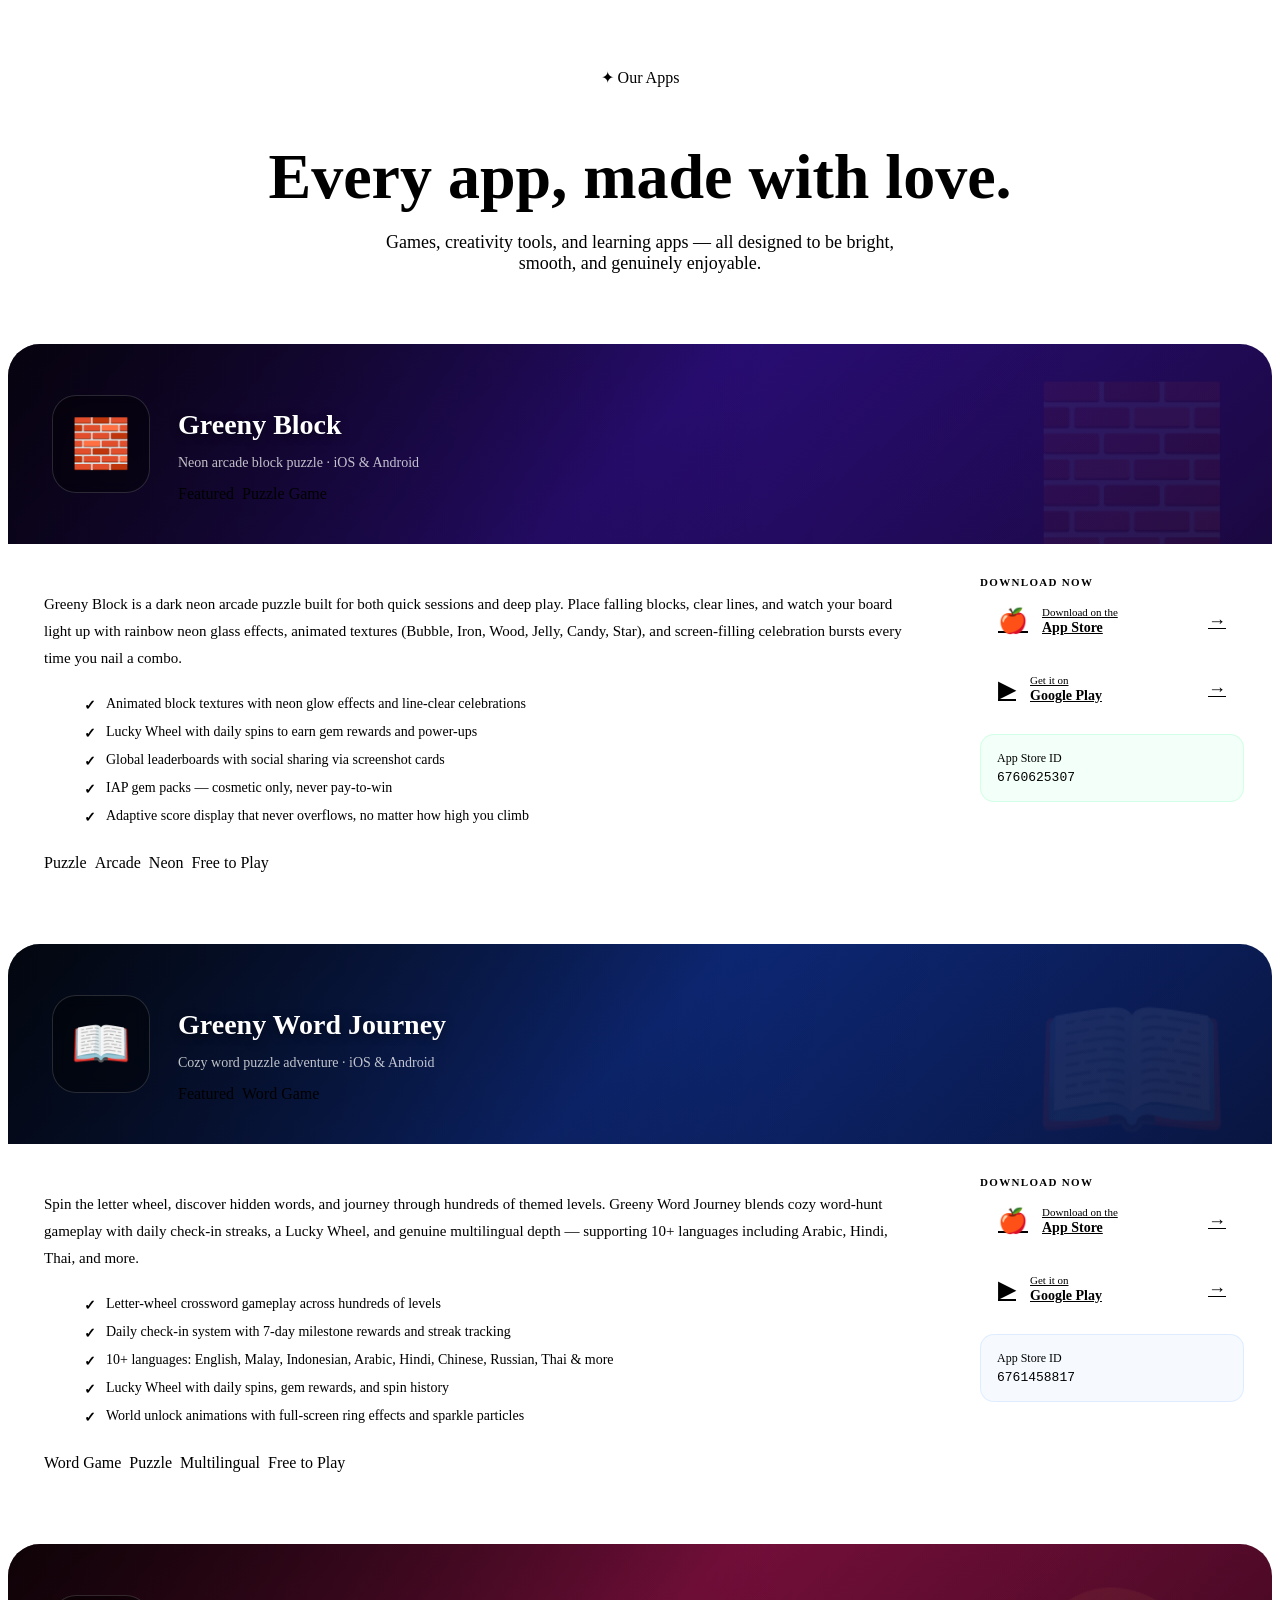
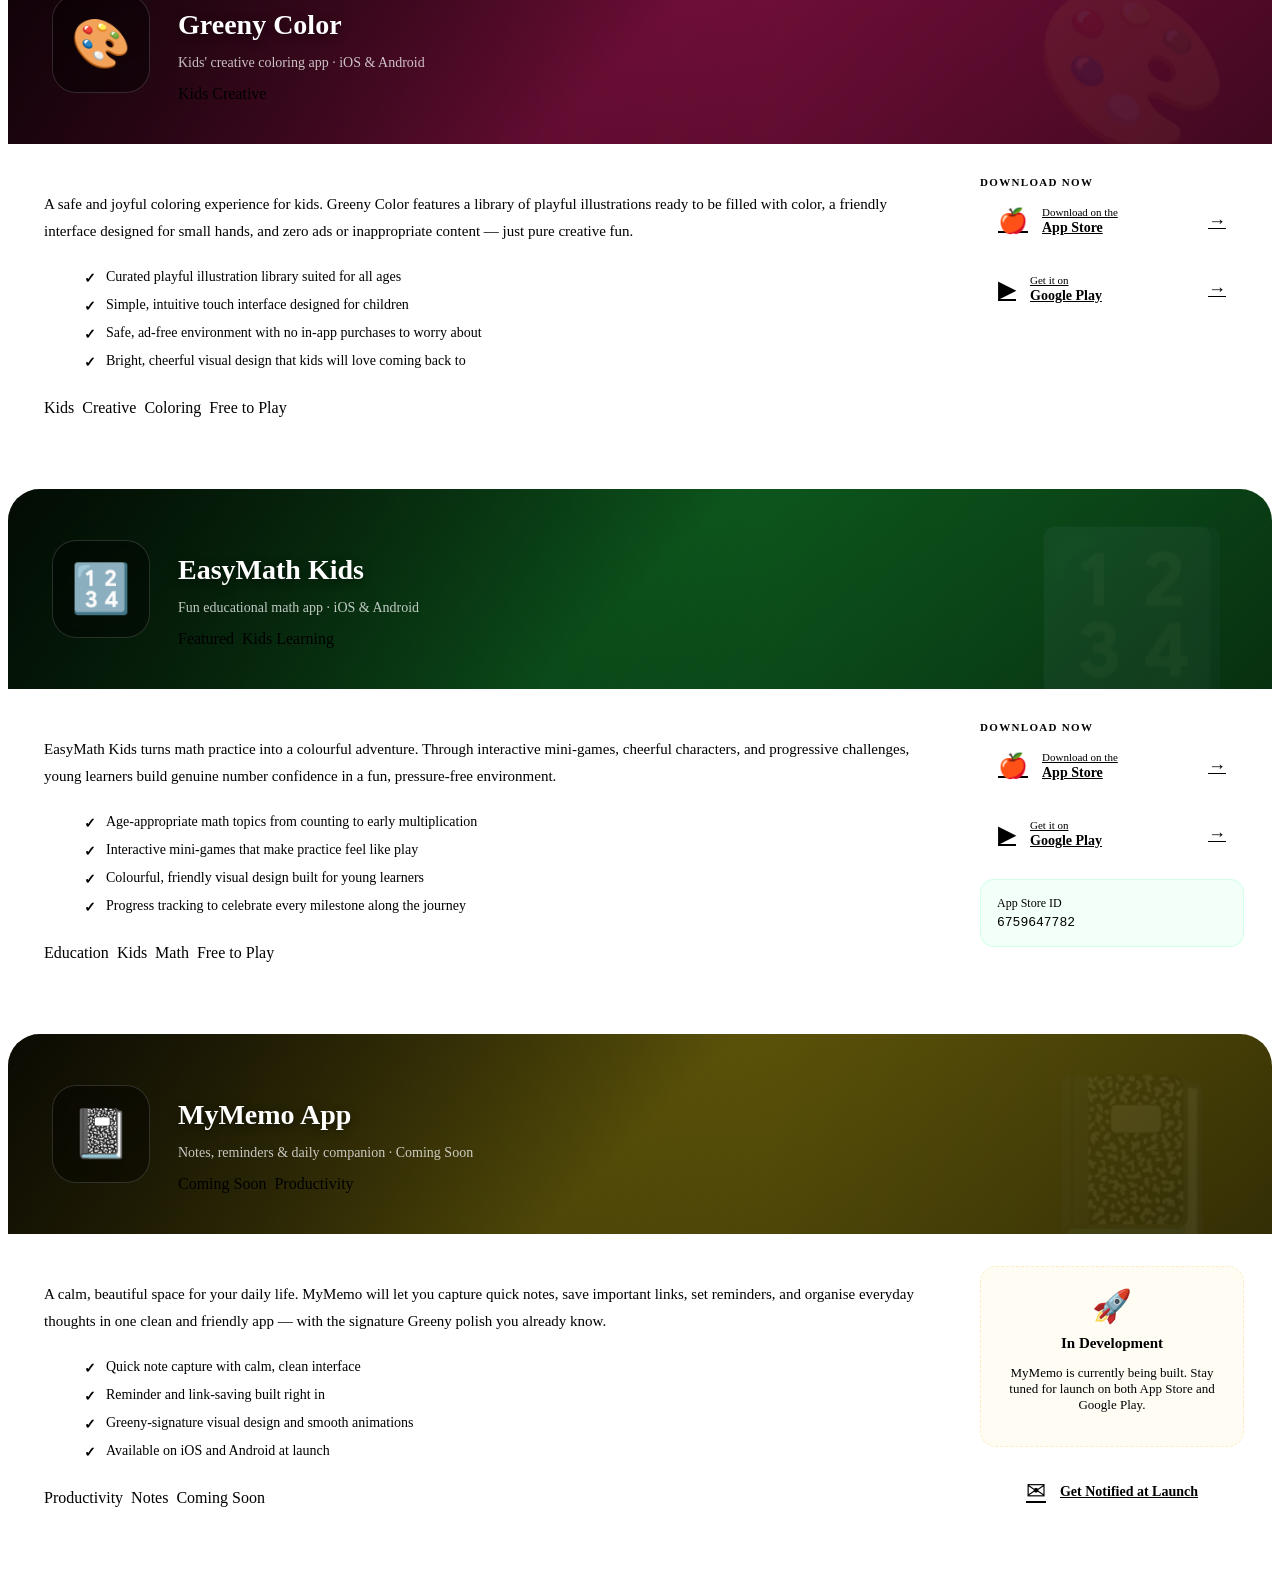
==== apps.html @ 75792590 "Initial commit" ====
<!DOCTYPE html>
<html lang="en">
<head>
  <meta charset="UTF-8" />
  <meta name="viewport" content="width=device-width, initial-scale=1.0" />
  <title>Our Apps — Greeny App Studio</title>
  <meta name="description" content="Explore all apps from Greeny App Studio: Greeny Block, Greeny Word Journey, Greeny Color, EasyMath Kids, and MyMemo." />
  <link rel="stylesheet" href="css/style.css" />
  <style>
    /* ── Page Hero ── */
    .page-hero {
      padding: 60px 0 52px;
      text-align: center;
    }
    .page-hero h1 { font-size: clamp(38px, 5vw, 64px); margin-bottom: 16px; }
    .page-hero p { font-size: 18px; color: var(--text2); max-width: 560px; margin-inline: auto; }

    /* ── App Card Full ── */
    .app-card-full {
      background: var(--surface);
      border: 1px solid var(--border);
      border-radius: 32px;
      overflow: hidden;
      margin-bottom: 40px;
      transition: border-color 0.3s var(--ease);
    }

    .app-card-full:hover { border-color: rgba(20,255,130,0.2); }

    .app-card-banner {
      height: 200px;
      display: flex;
      align-items: center;
      padding: 0 44px;
      gap: 28px;
      position: relative;
      overflow: hidden;
    }

    .app-card-banner::after {
      content: '';
      position: absolute;
      inset: 0;
      background: linear-gradient(90deg, rgba(0,0,0,0.55) 0%, rgba(0,0,0,0.1) 60%, transparent 100%);
    }

    .app-banner-icon {
      width: 96px; height: 96px;
      border-radius: 24px;
      display: flex; align-items: center; justify-content: center;
      font-size: 48px;
      background: rgba(0,0,0,0.4);
      border: 1.5px solid rgba(255,255,255,0.15);
      flex-shrink: 0;
      position: relative; z-index: 1;
      backdrop-filter: blur(8px);
    }

    .app-banner-text {
      position: relative; z-index: 1;
    }

    .app-banner-text h2 {
      font-size: 28px;
      color: #fff;
      margin-bottom: 8px;
      text-shadow: 0 2px 8px rgba(0,0,0,0.5);
    }

    .app-banner-text p {
      font-size: 14px;
      color: rgba(255,255,255,0.75);
    }

    .app-banner-emoji-bg {
      position: absolute;
      right: 40px;
      bottom: -20px;
      font-size: 160px;
      opacity: 0.07;
      z-index: 0;
    }

    /* App banners */
    .ab-block  { background: linear-gradient(135deg, #0f0620 0%, #2d0e80 50%, #1a0840 100%); }
    .ab-word   { background: linear-gradient(135deg, #060e20 0%, #0e2b80 50%, #091540 100%); }
    .ab-color  { background: linear-gradient(135deg, #200610 0%, #801040 50%, #400820 100%); }
    .ab-math   { background: linear-gradient(135deg, #061a08 0%, #0e6020 50%, #083010 100%); }
    .ab-memo   { background: linear-gradient(135deg, #1a1806 0%, #665c0a 50%, #332e05 100%); }

    /* App body */
    .app-card-body {
      display: grid;
      grid-template-columns: 1fr 320px;
      gap: 0;
    }

    .app-card-info {
      padding: 32px 36px;
      border-right: 1px solid var(--border);
    }

    .app-card-info .desc {
      font-size: 15px;
      color: var(--text2);
      line-height: 1.8;
      margin-bottom: 24px;
    }

    .app-features {
      list-style: none;
      display: flex;
      flex-direction: column;
      gap: 10px;
      margin-bottom: 28px;
    }

    .app-features li {
      display: flex;
      align-items: flex-start;
      gap: 10px;
      font-size: 14px;
      color: var(--text2);
    }

    .app-features li::before {
      content: '✓';
      color: var(--g1);
      font-weight: 700;
      flex-shrink: 0;
      margin-top: 1px;
    }

    .app-tags {
      display: flex;
      gap: 8px;
      flex-wrap: wrap;
    }

    .app-card-side {
      padding: 32px 28px;
      display: flex;
      flex-direction: column;
      gap: 16px;
    }

    .store-group-label {
      font-size: 11px;
      font-weight: 700;
      letter-spacing: 0.12em;
      text-transform: uppercase;
      color: var(--text3);
      margin-bottom: 4px;
    }

    .store-btns { display: flex; flex-direction: column; gap: 10px; }

    .store-btn-full {
      display: flex;
      align-items: center;
      gap: 14px;
      padding: 14px 18px;
      background: var(--surface2);
      border: 1px solid var(--border);
      border-radius: 16px;
      transition: all 0.2s var(--ease);
      color: var(--text);
    }

    .store-btn-full:hover {
      background: rgba(20,255,130,0.07);
      border-color: rgba(20,255,130,0.3);
      transform: translateX(4px);
    }

    .store-btn-full .sbf-icon { font-size: 24px; }
    .store-btn-full .sbf-text { flex: 1; }
    .store-btn-full .sbf-text small { display: block; font-size: 11px; color: var(--text3); }
    .store-btn-full .sbf-text span { font-size: 14px; font-weight: 600; }
    .store-btn-full .sbf-arrow { color: var(--text3); font-size: 18px; }

    .store-btn-full.disabled {
      opacity: 0.4;
      pointer-events: none;
    }

    .coming-soon-side {
      background: rgba(255,201,77,0.06);
      border: 1px dashed rgba(255,201,77,0.3);
      border-radius: 16px;
      padding: 20px;
      text-align: center;
    }

    .coming-soon-side .cs-icon { font-size: 32px; margin-bottom: 10px; }
    .coming-soon-side p { font-size: 13px; color: var(--text3); }
    .coming-soon-side strong { display: block; font-size: 15px; color: var(--amber); margin-bottom: 6px; }

    /* ── Responsive ── */
    @media (max-width: 780px) {
      .app-card-body { grid-template-columns: 1fr; }
      .app-card-info { border-right: none; border-bottom: 1px solid var(--border); }
      .app-card-banner { height: 140px; }
      .app-banner-emoji-bg { display: none; }
    }
  </style>
</head>
<body>
  <script src="js/shared.js"></script>
  <script>injectNav('apps');</script>

  <main>
    <section class="page-hero">
      <div class="wrap anim-fadeup">
        <div class="eyebrow">✦ Our Apps</div>
        <h1>Every app, <span class="gradient-text">made with love.</span></h1>
        <p>Games, creativity tools, and learning apps — all designed to be bright, smooth, and genuinely enjoyable.</p>
      </div>
    </section>

    <div class="divider"></div>

    <section class="section">
      <div class="wrap">

        <!-- GREENY BLOCK -->
        <div id="greeny-block" class="app-card-full anim-fadeup">
          <div class="app-card-banner ab-block">
            <div class="app-banner-icon">🧱</div>
            <div class="app-banner-text">
              <h2>Greeny Block</h2>
              <p>Neon arcade block puzzle · iOS &amp; Android</p>
              <div style="display:flex;gap:8px;margin-top:12px;">
                <span class="tag tag-green">Featured</span>
                <span class="tag tag-teal">Puzzle Game</span>
              </div>
            </div>
            <div class="app-banner-emoji-bg">🧱</div>
          </div>
          <div class="app-card-body">
            <div class="app-card-info">
              <p class="desc">
                Greeny Block is a dark neon arcade puzzle built for both quick sessions and deep play. Place falling blocks, clear lines, and watch your board light up with rainbow neon glass effects, animated textures (Bubble, Iron, Wood, Jelly, Candy, Star), and screen-filling celebration bursts every time you nail a combo.
              </p>
              <ul class="app-features">
                <li>Animated block textures with neon glow effects and line-clear celebrations</li>
                <li>Lucky Wheel with daily spins to earn gem rewards and power-ups</li>
                <li>Global leaderboards with social sharing via screenshot cards</li>
                <li>IAP gem packs — cosmetic only, never pay-to-win</li>
                <li>Adaptive score display that never overflows, no matter how high you climb</li>
              </ul>
              <div class="app-tags">
                <span class="tag tag-slate">Puzzle</span>
                <span class="tag tag-slate">Arcade</span>
                <span class="tag tag-slate">Neon</span>
                <span class="tag tag-green">Free to Play</span>
              </div>
            </div>
            <div class="app-card-side">
              <div>
                <div class="store-group-label">Download Now</div>
                <div class="store-btns">
                  <a class="store-btn-full" href="https://apps.apple.com/us/app/greeny-block/id6760625307" target="_blank">
                    <span class="sbf-icon">🍎</span>
                    <span class="sbf-text"><small>Download on the</small><span>App Store</span></span>
                    <span class="sbf-arrow">→</span>
                  </a>
                  <a class="store-btn-full" href="https://play.google.com/store/apps/details?id=com.f2green.greenyblock" target="_blank">
                    <span class="sbf-icon">▶</span>
                    <span class="sbf-text"><small>Get it on</small><span>Google Play</span></span>
                    <span class="sbf-arrow">→</span>
                  </a>
                </div>
              </div>
              <div style="background:rgba(20,255,130,0.05);border:1px solid rgba(20,255,130,0.15);border-radius:14px;padding:16px;">
                <div style="font-size:12px;color:var(--text3);margin-bottom:4px;">App Store ID</div>
                <div style="font-size:13px;font-family:monospace;color:var(--g1);">6760625307</div>
              </div>
            </div>
          </div>
        </div>

        <!-- GREENY WORD JOURNEY -->
        <div id="greeny-word" class="app-card-full anim-fadeup anim-delay-1">
          <div class="app-card-banner ab-word">
            <div class="app-banner-icon">📖</div>
            <div class="app-banner-text">
              <h2>Greeny Word Journey</h2>
              <p>Cozy word puzzle adventure · iOS &amp; Android</p>
              <div style="display:flex;gap:8px;margin-top:12px;">
                <span class="tag tag-green">Featured</span>
                <span class="tag tag-blue">Word Game</span>
              </div>
            </div>
            <div class="app-banner-emoji-bg">📖</div>
          </div>
          <div class="app-card-body">
            <div class="app-card-info">
              <p class="desc">
                Spin the letter wheel, discover hidden words, and journey through hundreds of themed levels. Greeny Word Journey blends cozy word-hunt gameplay with daily check-in streaks, a Lucky Wheel, and genuine multilingual depth — supporting 10+ languages including Arabic, Hindi, Thai, and more.
              </p>
              <ul class="app-features">
                <li>Letter-wheel crossword gameplay across hundreds of levels</li>
                <li>Daily check-in system with 7-day milestone rewards and streak tracking</li>
                <li>10+ languages: English, Malay, Indonesian, Arabic, Hindi, Chinese, Russian, Thai &amp; more</li>
                <li>Lucky Wheel with daily spins, gem rewards, and spin history</li>
                <li>World unlock animations with full-screen ring effects and sparkle particles</li>
              </ul>
              <div class="app-tags">
                <span class="tag tag-slate">Word Game</span>
                <span class="tag tag-slate">Puzzle</span>
                <span class="tag tag-slate">Multilingual</span>
                <span class="tag tag-green">Free to Play</span>
              </div>
            </div>
            <div class="app-card-side">
              <div>
                <div class="store-group-label">Download Now</div>
                <div class="store-btns">
                  <a class="store-btn-full" href="https://apps.apple.com/us/app/greeny-word-journey/id6761458817" target="_blank">
                    <span class="sbf-icon">🍎</span>
                    <span class="sbf-text"><small>Download on the</small><span>App Store</span></span>
                    <span class="sbf-arrow">→</span>
                  </a>
                  <a class="store-btn-full" href="https://play.google.com/store/apps/details?id=com.f2green.greeny_word_journey" target="_blank">
                    <span class="sbf-icon">▶</span>
                    <span class="sbf-text"><small>Get it on</small><span>Google Play</span></span>
                    <span class="sbf-arrow">→</span>
                  </a>
                </div>
              </div>
              <div style="background:rgba(79,163,255,0.05);border:1px solid rgba(79,163,255,0.15);border-radius:14px;padding:16px;">
                <div style="font-size:12px;color:var(--text3);margin-bottom:4px;">App Store ID</div>
                <div style="font-size:13px;font-family:monospace;color:var(--blue);">6761458817</div>
              </div>
            </div>
          </div>
        </div>

        <!-- GREENY COLOR -->
        <div id="greeny-color" class="app-card-full anim-fadeup anim-delay-2">
          <div class="app-card-banner ab-color">
            <div class="app-banner-icon">🎨</div>
            <div class="app-banner-text">
              <h2>Greeny Color</h2>
              <p>Kids' creative coloring app · iOS &amp; Android</p>
              <div style="display:flex;gap:8px;margin-top:12px;">
                <span class="tag tag-teal">Kids Creative</span>
              </div>
            </div>
            <div class="app-banner-emoji-bg">🎨</div>
          </div>
          <div class="app-card-body">
            <div class="app-card-info">
              <p class="desc">
                A safe and joyful coloring experience for kids. Greeny Color features a library of playful illustrations ready to be filled with color, a friendly interface designed for small hands, and zero ads or inappropriate content — just pure creative fun.
              </p>
              <ul class="app-features">
                <li>Curated playful illustration library suited for all ages</li>
                <li>Simple, intuitive touch interface designed for children</li>
                <li>Safe, ad-free environment with no in-app purchases to worry about</li>
                <li>Bright, cheerful visual design that kids will love coming back to</li>
              </ul>
              <div class="app-tags">
                <span class="tag tag-slate">Kids</span>
                <span class="tag tag-slate">Creative</span>
                <span class="tag tag-slate">Coloring</span>
                <span class="tag tag-green">Free to Play</span>
              </div>
            </div>
            <div class="app-card-side">
              <div>
                <div class="store-group-label">Download Now</div>
                <div class="store-btns">
                  <a class="store-btn-full" href="https://apps.apple.com/us/app/greeny-color/id6759993958" target="_blank">
                    <span class="sbf-icon">🍎</span>
                    <span class="sbf-text"><small>Download on the</small><span>App Store</span></span>
                    <span class="sbf-arrow">→</span>
                  </a>
                  <a class="store-btn-full" href="https://play.google.com/store/apps/details?id=com.f2green.greenycolor" target="_blank">
                    <span class="sbf-icon">▶</span>
                    <span class="sbf-text"><small>Get it on</small><span>Google Play</span></span>
                    <span class="sbf-arrow">→</span>
                  </a>
                </div>
              </div>
            </div>
          </div>
        </div>

        <!-- EASYMATH KIDS -->
        <div id="easymath" class="app-card-full anim-fadeup anim-delay-1">
          <div class="app-card-banner ab-math">
            <div class="app-banner-icon">🔢</div>
            <div class="app-banner-text">
              <h2>EasyMath Kids</h2>
              <p>Fun educational math app · iOS &amp; Android</p>
              <div style="display:flex;gap:8px;margin-top:12px;">
                <span class="tag tag-green">Featured</span>
                <span class="tag tag-teal">Kids Learning</span>
              </div>
            </div>
            <div class="app-banner-emoji-bg">🔢</div>
          </div>
          <div class="app-card-body">
            <div class="app-card-info">
              <p class="desc">
                EasyMath Kids turns math practice into a colourful adventure. Through interactive mini-games, cheerful characters, and progressive challenges, young learners build genuine number confidence in a fun, pressure-free environment.
              </p>
              <ul class="app-features">
                <li>Age-appropriate math topics from counting to early multiplication</li>
                <li>Interactive mini-games that make practice feel like play</li>
                <li>Colourful, friendly visual design built for young learners</li>
                <li>Progress tracking to celebrate every milestone along the journey</li>
              </ul>
              <div class="app-tags">
                <span class="tag tag-slate">Education</span>
                <span class="tag tag-slate">Kids</span>
                <span class="tag tag-slate">Math</span>
                <span class="tag tag-green">Free to Play</span>
              </div>
            </div>
            <div class="app-card-side">
              <div>
                <div class="store-group-label">Download Now</div>
                <div class="store-btns">
                  <a class="store-btn-full" href="https://apps.apple.com/us/app/easymath-kids/id6759647782" target="_blank">
                    <span class="sbf-icon">🍎</span>
                    <span class="sbf-text"><small>Download on the</small><span>App Store</span></span>
                    <span class="sbf-arrow">→</span>
                  </a>
                  <a class="store-btn-full" href="https://play.google.com/store/apps/details?id=com.f2green.easymathkids" target="_blank">
                    <span class="sbf-icon">▶</span>
                    <span class="sbf-text"><small>Get it on</small><span>Google Play</span></span>
                    <span class="sbf-arrow">→</span>
                  </a>
                </div>
              </div>
              <div style="background:rgba(20,255,130,0.05);border:1px solid rgba(20,255,130,0.15);border-radius:14px;padding:16px;">
                <div style="font-size:12px;color:var(--text3);margin-bottom:4px;">App Store ID</div>
                <div style="font-size:13px;font-family:monospace;color:var(--g1);">6759647782</div>
              </div>
            </div>
          </div>
        </div>

        <!-- MYMEMO -->
        <div id="mymemo" class="app-card-full anim-fadeup anim-delay-2">
          <div class="app-card-banner ab-memo">
            <div class="app-banner-icon">📓</div>
            <div class="app-banner-text">
              <h2>MyMemo App</h2>
              <p>Notes, reminders &amp; daily companion · Coming Soon</p>
              <div style="display:flex;gap:8px;margin-top:12px;">
                <span class="tag tag-amber">Coming Soon</span>
                <span class="tag tag-slate">Productivity</span>
              </div>
            </div>
            <div class="app-banner-emoji-bg">📓</div>
          </div>
          <div class="app-card-body">
            <div class="app-card-info">
              <p class="desc">
                A calm, beautiful space for your daily life. MyMemo will let you capture quick notes, save important links, set reminders, and organise everyday thoughts in one clean and friendly app — with the signature Greeny polish you already know.
              </p>
              <ul class="app-features">
                <li>Quick note capture with calm, clean interface</li>
                <li>Reminder and link-saving built right in</li>
                <li>Greeny-signature visual design and smooth animations</li>
                <li>Available on iOS and Android at launch</li>
              </ul>
              <div class="app-tags">
                <span class="tag tag-slate">Productivity</span>
                <span class="tag tag-slate">Notes</span>
                <span class="tag tag-amber">Coming Soon</span>
              </div>
            </div>
            <div class="app-card-side">
              <div class="coming-soon-side">
                <div class="cs-icon">🚀</div>
                <strong>In Development</strong>
                <p>MyMemo is currently being built. Stay tuned for launch on both App Store and Google Play.</p>
              </div>
              <a href="mailto:support@greenystudio.site" class="store-btn-full" style="justify-content:center;">
                <span class="sbf-icon">✉</span>
                <span class="sbf-text" style="flex:unset;"><span>Get Notified at Launch</span></span>
              </a>
            </div>
          </div>
        </div>

      </div>
    </section>
  </main>

  <script>injectFooter();</script>
</body>
</html>
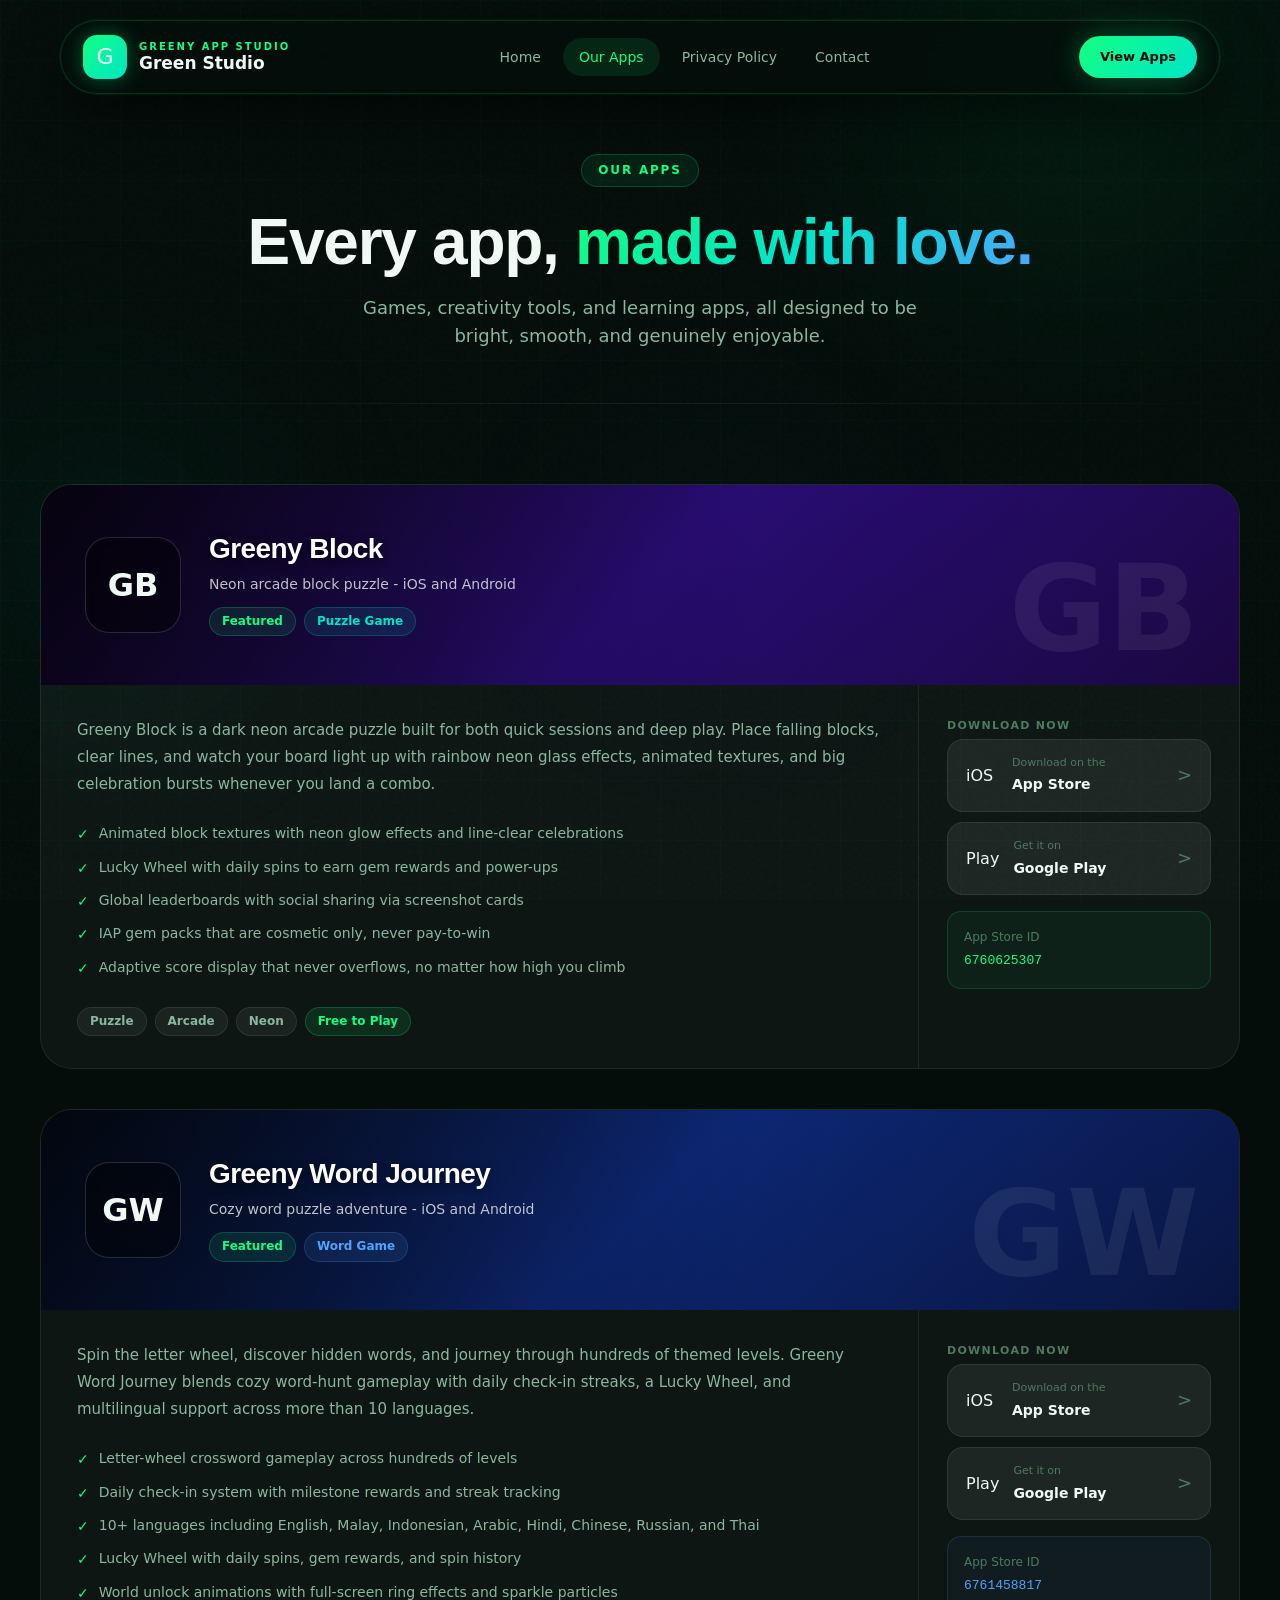
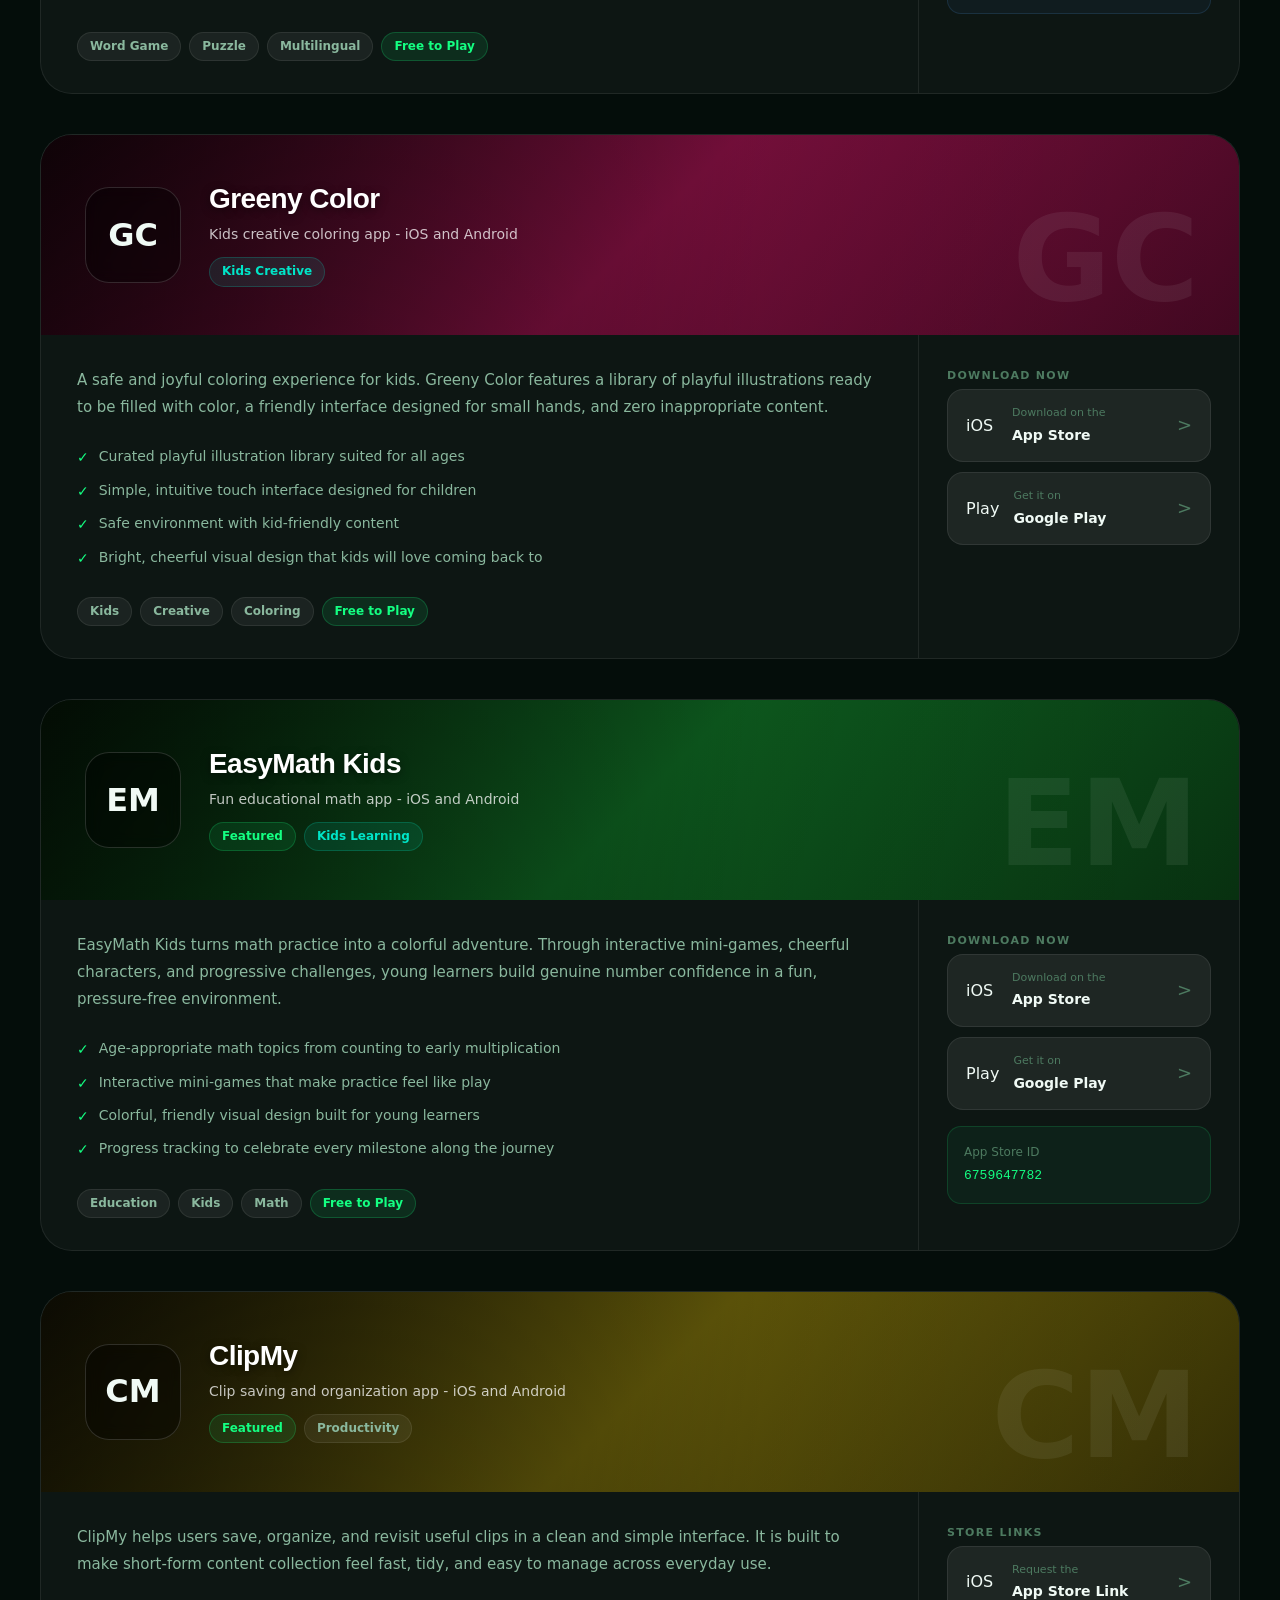
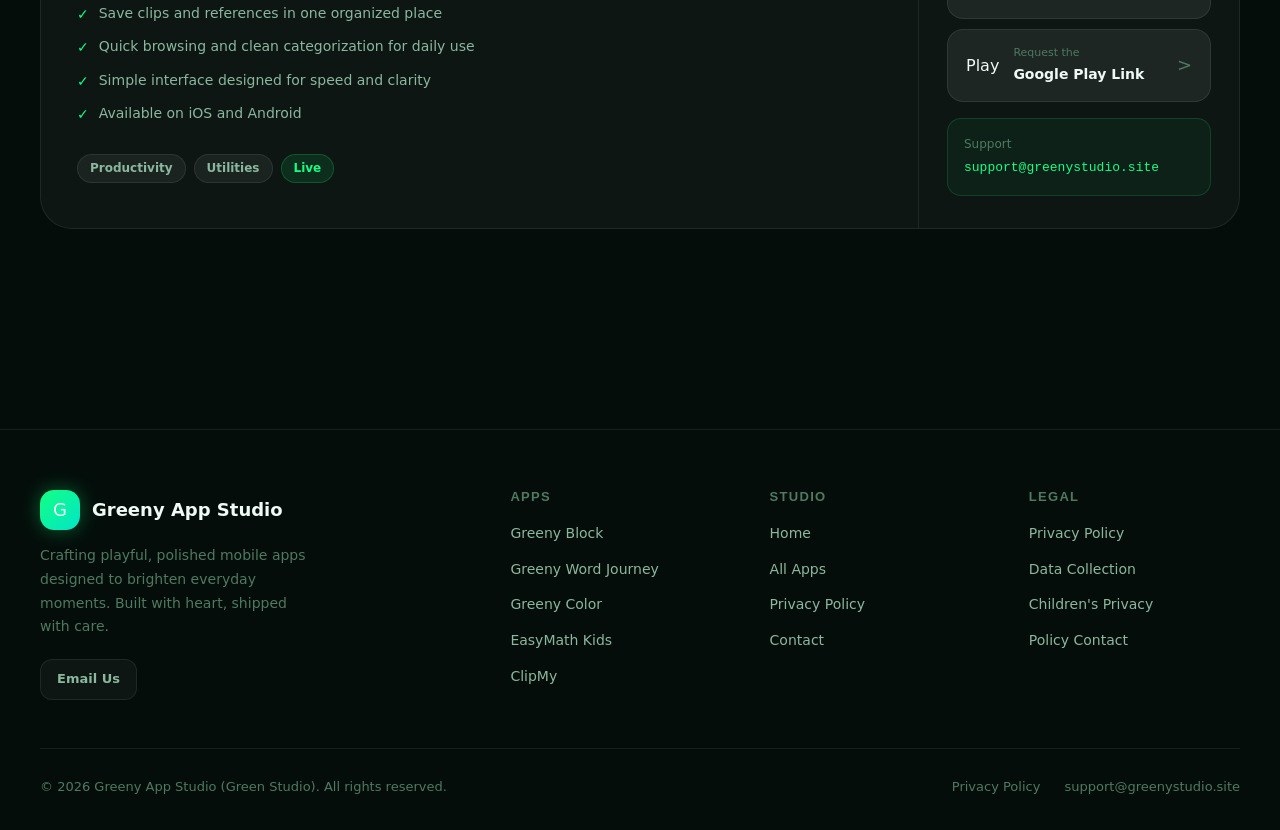
==== commit 4f43fe5c: "update" ====
--- a/apps.html
+++ b/apps.html
@@ -3,11 +3,13 @@
 <head>
   <meta charset="UTF-8" />
   <meta name="viewport" content="width=device-width, initial-scale=1.0" />
-  <title>Our Apps — Greeny App Studio</title>
-  <meta name="description" content="Explore all apps from Greeny App Studio: Greeny Block, Greeny Word Journey, Greeny Color, EasyMath Kids, and MyMemo." />
-  <link rel="stylesheet" href="css/style.css" />
+  <title>Our Apps - Greeny App Studio</title>
+  <meta
+    name="description"
+    content="Explore all apps from Greeny App Studio: Greeny Block, Greeny Word Journey, Greeny Color, EasyMath Kids, and ClipMy."
+  />
+  <link rel="stylesheet" href="style.css" />
   <style>
-    /* ── Page Hero ── */
     .page-hero {
       padding: 60px 0 52px;
       text-align: center;
@@ -15,7 +17,6 @@
     .page-hero h1 { font-size: clamp(38px, 5vw, 64px); margin-bottom: 16px; }
     .page-hero p { font-size: 18px; color: var(--text2); max-width: 560px; margin-inline: auto; }
 
-    /* ── App Card Full ── */
     .app-card-full {
       background: var(--surface);
       border: 1px solid var(--border);
@@ -38,26 +39,32 @@
     }
 
     .app-card-banner::after {
-      content: '';
+      content: "";
       position: absolute;
       inset: 0;
       background: linear-gradient(90deg, rgba(0,0,0,0.55) 0%, rgba(0,0,0,0.1) 60%, transparent 100%);
     }
 
     .app-banner-icon {
-      width: 96px; height: 96px;
+      width: 96px;
+      height: 96px;
       border-radius: 24px;
-      display: flex; align-items: center; justify-content: center;
-      font-size: 48px;
+      display: flex;
+      align-items: center;
+      justify-content: center;
+      font-size: 32px;
+      font-weight: 700;
       background: rgba(0,0,0,0.4);
       border: 1.5px solid rgba(255,255,255,0.15);
       flex-shrink: 0;
-      position: relative; z-index: 1;
+      position: relative;
+      z-index: 1;
       backdrop-filter: blur(8px);
     }
 
     .app-banner-text {
-      position: relative; z-index: 1;
+      position: relative;
+      z-index: 1;
     }
 
     .app-banner-text h2 {
@@ -76,19 +83,18 @@
       position: absolute;
       right: 40px;
       bottom: -20px;
-      font-size: 160px;
+      font-size: 120px;
+      font-weight: 700;
       opacity: 0.07;
       z-index: 0;
     }
 
-    /* App banners */
     .ab-block  { background: linear-gradient(135deg, #0f0620 0%, #2d0e80 50%, #1a0840 100%); }
     .ab-word   { background: linear-gradient(135deg, #060e20 0%, #0e2b80 50%, #091540 100%); }
     .ab-color  { background: linear-gradient(135deg, #200610 0%, #801040 50%, #400820 100%); }
     .ab-math   { background: linear-gradient(135deg, #061a08 0%, #0e6020 50%, #083010 100%); }
     .ab-memo   { background: linear-gradient(135deg, #1a1806 0%, #665c0a 50%, #332e05 100%); }
 
-    /* App body */
     .app-card-body {
       display: grid;
       grid-template-columns: 1fr 320px;
@@ -124,7 +130,7 @@
     }
 
     .app-features li::before {
-      content: '✓';
+      content: "✓";
       color: var(--g1);
       font-weight: 700;
       flex-shrink: 0;
@@ -173,30 +179,12 @@
       transform: translateX(4px);
     }
 
-    .store-btn-full .sbf-icon { font-size: 24px; }
+    .store-btn-full .sbf-icon { font-size: 16px; min-width: 32px; }
     .store-btn-full .sbf-text { flex: 1; }
     .store-btn-full .sbf-text small { display: block; font-size: 11px; color: var(--text3); }
     .store-btn-full .sbf-text span { font-size: 14px; font-weight: 600; }
     .store-btn-full .sbf-arrow { color: var(--text3); font-size: 18px; }
 
-    .store-btn-full.disabled {
-      opacity: 0.4;
-      pointer-events: none;
-    }
-
-    .coming-soon-side {
-      background: rgba(255,201,77,0.06);
-      border: 1px dashed rgba(255,201,77,0.3);
-      border-radius: 16px;
-      padding: 20px;
-      text-align: center;
-    }
-
-    .coming-soon-side .cs-icon { font-size: 32px; margin-bottom: 10px; }
-    .coming-soon-side p { font-size: 13px; color: var(--text3); }
-    .coming-soon-side strong { display: block; font-size: 15px; color: var(--amber); margin-bottom: 6px; }
-
-    /* ── Responsive ── */
     @media (max-width: 780px) {
       .app-card-body { grid-template-columns: 1fr; }
       .app-card-info { border-right: none; border-bottom: 1px solid var(--border); }
@@ -206,15 +194,15 @@
   </style>
 </head>
 <body>
-  <script src="js/shared.js"></script>
+  <script src="shared.js"></script>
   <script>injectNav('apps');</script>
 
   <main>
     <section class="page-hero">
       <div class="wrap anim-fadeup">
-        <div class="eyebrow">✦ Our Apps</div>
+        <div class="eyebrow">Our Apps</div>
         <h1>Every app, <span class="gradient-text">made with love.</span></h1>
-        <p>Games, creativity tools, and learning apps — all designed to be bright, smooth, and genuinely enjoyable.</p>
+        <p>Games, creativity tools, and learning apps, all designed to be bright, smooth, and genuinely enjoyable.</p>
       </div>
     </section>
 
@@ -222,31 +210,29 @@
 
     <section class="section">
       <div class="wrap">
-
-        <!-- GREENY BLOCK -->
         <div id="greeny-block" class="app-card-full anim-fadeup">
           <div class="app-card-banner ab-block">
-            <div class="app-banner-icon">🧱</div>
+            <div class="app-banner-icon">GB</div>
             <div class="app-banner-text">
               <h2>Greeny Block</h2>
-              <p>Neon arcade block puzzle · iOS &amp; Android</p>
+              <p>Neon arcade block puzzle - iOS and Android</p>
               <div style="display:flex;gap:8px;margin-top:12px;">
                 <span class="tag tag-green">Featured</span>
                 <span class="tag tag-teal">Puzzle Game</span>
               </div>
             </div>
-            <div class="app-banner-emoji-bg">🧱</div>
+            <div class="app-banner-emoji-bg">GB</div>
           </div>
           <div class="app-card-body">
             <div class="app-card-info">
               <p class="desc">
-                Greeny Block is a dark neon arcade puzzle built for both quick sessions and deep play. Place falling blocks, clear lines, and watch your board light up with rainbow neon glass effects, animated textures (Bubble, Iron, Wood, Jelly, Candy, Star), and screen-filling celebration bursts every time you nail a combo.
+                Greeny Block is a dark neon arcade puzzle built for both quick sessions and deep play. Place falling blocks, clear lines, and watch your board light up with rainbow neon glass effects, animated textures, and big celebration bursts whenever you land a combo.
               </p>
               <ul class="app-features">
                 <li>Animated block textures with neon glow effects and line-clear celebrations</li>
                 <li>Lucky Wheel with daily spins to earn gem rewards and power-ups</li>
                 <li>Global leaderboards with social sharing via screenshot cards</li>
-                <li>IAP gem packs — cosmetic only, never pay-to-win</li>
+                <li>IAP gem packs that are cosmetic only, never pay-to-win</li>
                 <li>Adaptive score display that never overflows, no matter how high you climb</li>
               </ul>
               <div class="app-tags">
@@ -260,15 +246,15 @@
               <div>
                 <div class="store-group-label">Download Now</div>
                 <div class="store-btns">
-                  <a class="store-btn-full" href="https://apps.apple.com/us/app/greeny-block/id6760625307" target="_blank">
-                    <span class="sbf-icon">🍎</span>
+                  <a class="store-btn-full" href="https://apps.apple.com/us/app/greeny-block/id6760625307" target="_blank" rel="noreferrer">
+                    <span class="sbf-icon">iOS</span>
                     <span class="sbf-text"><small>Download on the</small><span>App Store</span></span>
-                    <span class="sbf-arrow">→</span>
-                  </a>
-                  <a class="store-btn-full" href="https://play.google.com/store/apps/details?id=com.f2green.greenyblock" target="_blank">
-                    <span class="sbf-icon">▶</span>
+                    <span class="sbf-arrow">></span>
+                  </a>
+                  <a class="store-btn-full" href="https://play.google.com/store/apps/details?id=com.f2green.greenyblock" target="_blank" rel="noreferrer">
+                    <span class="sbf-icon">Play</span>
                     <span class="sbf-text"><small>Get it on</small><span>Google Play</span></span>
-                    <span class="sbf-arrow">→</span>
+                    <span class="sbf-arrow">></span>
                   </a>
                 </div>
               </div>
@@ -280,29 +266,28 @@
           </div>
         </div>
 
-        <!-- GREENY WORD JOURNEY -->
         <div id="greeny-word" class="app-card-full anim-fadeup anim-delay-1">
           <div class="app-card-banner ab-word">
-            <div class="app-banner-icon">📖</div>
+            <div class="app-banner-icon">GW</div>
             <div class="app-banner-text">
               <h2>Greeny Word Journey</h2>
-              <p>Cozy word puzzle adventure · iOS &amp; Android</p>
+              <p>Cozy word puzzle adventure - iOS and Android</p>
               <div style="display:flex;gap:8px;margin-top:12px;">
                 <span class="tag tag-green">Featured</span>
                 <span class="tag tag-blue">Word Game</span>
               </div>
             </div>
-            <div class="app-banner-emoji-bg">📖</div>
+            <div class="app-banner-emoji-bg">GW</div>
           </div>
           <div class="app-card-body">
             <div class="app-card-info">
               <p class="desc">
-                Spin the letter wheel, discover hidden words, and journey through hundreds of themed levels. Greeny Word Journey blends cozy word-hunt gameplay with daily check-in streaks, a Lucky Wheel, and genuine multilingual depth — supporting 10+ languages including Arabic, Hindi, Thai, and more.
+                Spin the letter wheel, discover hidden words, and journey through hundreds of themed levels. Greeny Word Journey blends cozy word-hunt gameplay with daily check-in streaks, a Lucky Wheel, and multilingual support across more than 10 languages.
               </p>
               <ul class="app-features">
                 <li>Letter-wheel crossword gameplay across hundreds of levels</li>
-                <li>Daily check-in system with 7-day milestone rewards and streak tracking</li>
-                <li>10+ languages: English, Malay, Indonesian, Arabic, Hindi, Chinese, Russian, Thai &amp; more</li>
+                <li>Daily check-in system with milestone rewards and streak tracking</li>
+                <li>10+ languages including English, Malay, Indonesian, Arabic, Hindi, Chinese, Russian, and Thai</li>
                 <li>Lucky Wheel with daily spins, gem rewards, and spin history</li>
                 <li>World unlock animations with full-screen ring effects and sparkle particles</li>
               </ul>
@@ -317,15 +302,15 @@
               <div>
                 <div class="store-group-label">Download Now</div>
                 <div class="store-btns">
-                  <a class="store-btn-full" href="https://apps.apple.com/us/app/greeny-word-journey/id6761458817" target="_blank">
-                    <span class="sbf-icon">🍎</span>
+                  <a class="store-btn-full" href="https://apps.apple.com/us/app/greeny-word-journey/id6761458817" target="_blank" rel="noreferrer">
+                    <span class="sbf-icon">iOS</span>
                     <span class="sbf-text"><small>Download on the</small><span>App Store</span></span>
-                    <span class="sbf-arrow">→</span>
-                  </a>
-                  <a class="store-btn-full" href="https://play.google.com/store/apps/details?id=com.f2green.greeny_word_journey" target="_blank">
-                    <span class="sbf-icon">▶</span>
+                    <span class="sbf-arrow">></span>
+                  </a>
+                  <a class="store-btn-full" href="https://play.google.com/store/apps/details?id=com.f2green.greeny_word_journey" target="_blank" rel="noreferrer">
+                    <span class="sbf-icon">Play</span>
                     <span class="sbf-text"><small>Get it on</small><span>Google Play</span></span>
-                    <span class="sbf-arrow">→</span>
+                    <span class="sbf-arrow">></span>
                   </a>
                 </div>
               </div>
@@ -337,28 +322,27 @@
           </div>
         </div>
 
-        <!-- GREENY COLOR -->
         <div id="greeny-color" class="app-card-full anim-fadeup anim-delay-2">
           <div class="app-card-banner ab-color">
-            <div class="app-banner-icon">🎨</div>
+            <div class="app-banner-icon">GC</div>
             <div class="app-banner-text">
               <h2>Greeny Color</h2>
-              <p>Kids' creative coloring app · iOS &amp; Android</p>
+              <p>Kids creative coloring app - iOS and Android</p>
               <div style="display:flex;gap:8px;margin-top:12px;">
                 <span class="tag tag-teal">Kids Creative</span>
               </div>
             </div>
-            <div class="app-banner-emoji-bg">🎨</div>
+            <div class="app-banner-emoji-bg">GC</div>
           </div>
           <div class="app-card-body">
             <div class="app-card-info">
               <p class="desc">
-                A safe and joyful coloring experience for kids. Greeny Color features a library of playful illustrations ready to be filled with color, a friendly interface designed for small hands, and zero ads or inappropriate content — just pure creative fun.
+                A safe and joyful coloring experience for kids. Greeny Color features a library of playful illustrations ready to be filled with color, a friendly interface designed for small hands, and zero inappropriate content.
               </p>
               <ul class="app-features">
                 <li>Curated playful illustration library suited for all ages</li>
                 <li>Simple, intuitive touch interface designed for children</li>
-                <li>Safe, ad-free environment with no in-app purchases to worry about</li>
+                <li>Safe environment with kid-friendly content</li>
                 <li>Bright, cheerful visual design that kids will love coming back to</li>
               </ul>
               <div class="app-tags">
@@ -372,15 +356,15 @@
               <div>
                 <div class="store-group-label">Download Now</div>
                 <div class="store-btns">
-                  <a class="store-btn-full" href="https://apps.apple.com/us/app/greeny-color/id6759993958" target="_blank">
-                    <span class="sbf-icon">🍎</span>
+                  <a class="store-btn-full" href="https://apps.apple.com/us/app/greeny-color/id6759993958" target="_blank" rel="noreferrer">
+                    <span class="sbf-icon">iOS</span>
                     <span class="sbf-text"><small>Download on the</small><span>App Store</span></span>
-                    <span class="sbf-arrow">→</span>
-                  </a>
-                  <a class="store-btn-full" href="https://play.google.com/store/apps/details?id=com.f2green.greenycolor" target="_blank">
-                    <span class="sbf-icon">▶</span>
+                    <span class="sbf-arrow">></span>
+                  </a>
+                  <a class="store-btn-full" href="https://play.google.com/store/apps/details?id=com.f2green.greenycolor" target="_blank" rel="noreferrer">
+                    <span class="sbf-icon">Play</span>
                     <span class="sbf-text"><small>Get it on</small><span>Google Play</span></span>
-                    <span class="sbf-arrow">→</span>
+                    <span class="sbf-arrow">></span>
                   </a>
                 </div>
               </div>
@@ -388,29 +372,28 @@
           </div>
         </div>
 
-        <!-- EASYMATH KIDS -->
         <div id="easymath" class="app-card-full anim-fadeup anim-delay-1">
           <div class="app-card-banner ab-math">
-            <div class="app-banner-icon">🔢</div>
+            <div class="app-banner-icon">EM</div>
             <div class="app-banner-text">
               <h2>EasyMath Kids</h2>
-              <p>Fun educational math app · iOS &amp; Android</p>
+              <p>Fun educational math app - iOS and Android</p>
               <div style="display:flex;gap:8px;margin-top:12px;">
                 <span class="tag tag-green">Featured</span>
                 <span class="tag tag-teal">Kids Learning</span>
               </div>
             </div>
-            <div class="app-banner-emoji-bg">🔢</div>
+            <div class="app-banner-emoji-bg">EM</div>
           </div>
           <div class="app-card-body">
             <div class="app-card-info">
               <p class="desc">
-                EasyMath Kids turns math practice into a colourful adventure. Through interactive mini-games, cheerful characters, and progressive challenges, young learners build genuine number confidence in a fun, pressure-free environment.
+                EasyMath Kids turns math practice into a colorful adventure. Through interactive mini-games, cheerful characters, and progressive challenges, young learners build genuine number confidence in a fun, pressure-free environment.
               </p>
               <ul class="app-features">
                 <li>Age-appropriate math topics from counting to early multiplication</li>
                 <li>Interactive mini-games that make practice feel like play</li>
-                <li>Colourful, friendly visual design built for young learners</li>
+                <li>Colorful, friendly visual design built for young learners</li>
                 <li>Progress tracking to celebrate every milestone along the journey</li>
               </ul>
               <div class="app-tags">
@@ -424,15 +407,15 @@
               <div>
                 <div class="store-group-label">Download Now</div>
                 <div class="store-btns">
-                  <a class="store-btn-full" href="https://apps.apple.com/us/app/easymath-kids/id6759647782" target="_blank">
-                    <span class="sbf-icon">🍎</span>
+                  <a class="store-btn-full" href="https://apps.apple.com/us/app/easymath-kids/id6759647782" target="_blank" rel="noreferrer">
+                    <span class="sbf-icon">iOS</span>
                     <span class="sbf-text"><small>Download on the</small><span>App Store</span></span>
-                    <span class="sbf-arrow">→</span>
-                  </a>
-                  <a class="store-btn-full" href="https://play.google.com/store/apps/details?id=com.f2green.easymathkids" target="_blank">
-                    <span class="sbf-icon">▶</span>
+                    <span class="sbf-arrow">></span>
+                  </a>
+                  <a class="store-btn-full" href="https://play.google.com/store/apps/details?id=com.f2green.easymathkids" target="_blank" rel="noreferrer">
+                    <span class="sbf-icon">Play</span>
                     <span class="sbf-text"><small>Get it on</small><span>Google Play</span></span>
-                    <span class="sbf-arrow">→</span>
+                    <span class="sbf-arrow">></span>
                   </a>
                 </div>
               </div>
@@ -444,51 +427,59 @@
           </div>
         </div>
 
-        <!-- MYMEMO -->
-        <div id="mymemo" class="app-card-full anim-fadeup anim-delay-2">
+        <div id="clipmy" class="app-card-full anim-fadeup anim-delay-2">
           <div class="app-card-banner ab-memo">
-            <div class="app-banner-icon">📓</div>
+            <div class="app-banner-icon">CM</div>
             <div class="app-banner-text">
-              <h2>MyMemo App</h2>
-              <p>Notes, reminders &amp; daily companion · Coming Soon</p>
+              <h2>ClipMy</h2>
+              <p>Clip saving and organization app - iOS and Android</p>
               <div style="display:flex;gap:8px;margin-top:12px;">
-                <span class="tag tag-amber">Coming Soon</span>
+                <span class="tag tag-green">Featured</span>
                 <span class="tag tag-slate">Productivity</span>
               </div>
             </div>
-            <div class="app-banner-emoji-bg">📓</div>
+            <div class="app-banner-emoji-bg">CM</div>
           </div>
           <div class="app-card-body">
             <div class="app-card-info">
               <p class="desc">
-                A calm, beautiful space for your daily life. MyMemo will let you capture quick notes, save important links, set reminders, and organise everyday thoughts in one clean and friendly app — with the signature Greeny polish you already know.
+                ClipMy helps users save, organize, and revisit useful clips in a clean and simple interface. It is built to make short-form content collection feel fast, tidy, and easy to manage across everyday use.
               </p>
               <ul class="app-features">
-                <li>Quick note capture with calm, clean interface</li>
-                <li>Reminder and link-saving built right in</li>
-                <li>Greeny-signature visual design and smooth animations</li>
-                <li>Available on iOS and Android at launch</li>
+                <li>Save clips and references in one organized place</li>
+                <li>Quick browsing and clean categorization for daily use</li>
+                <li>Simple interface designed for speed and clarity</li>
+                <li>Available on iOS and Android</li>
               </ul>
               <div class="app-tags">
                 <span class="tag tag-slate">Productivity</span>
-                <span class="tag tag-slate">Notes</span>
-                <span class="tag tag-amber">Coming Soon</span>
+                <span class="tag tag-slate">Utilities</span>
+                <span class="tag tag-green">Live</span>
               </div>
             </div>
             <div class="app-card-side">
-              <div class="coming-soon-side">
-                <div class="cs-icon">🚀</div>
-                <strong>In Development</strong>
-                <p>MyMemo is currently being built. Stay tuned for launch on both App Store and Google Play.</p>
-              </div>
-              <a href="mailto:support@greenystudio.site" class="store-btn-full" style="justify-content:center;">
-                <span class="sbf-icon">✉</span>
-                <span class="sbf-text" style="flex:unset;"><span>Get Notified at Launch</span></span>
-              </a>
+              <div>
+                <div class="store-group-label">Store Links</div>
+                <div class="store-btns">
+                  <a class="store-btn-full" href="mailto:support@greenystudio.site?subject=ClipMy%20iOS%20Link">
+                    <span class="sbf-icon">iOS</span>
+                    <span class="sbf-text"><small>Request the</small><span>App Store Link</span></span>
+                    <span class="sbf-arrow">></span>
+                  </a>
+                  <a class="store-btn-full" href="mailto:support@greenystudio.site?subject=ClipMy%20Android%20Link">
+                    <span class="sbf-icon">Play</span>
+                    <span class="sbf-text"><small>Request the</small><span>Google Play Link</span></span>
+                    <span class="sbf-arrow">></span>
+                  </a>
+                </div>
+              </div>
+              <div style="background:rgba(20,255,130,0.05);border:1px solid rgba(20,255,130,0.15);border-radius:14px;padding:16px;">
+                <div style="font-size:12px;color:var(--text3);margin-bottom:4px;">Support</div>
+                <div style="font-size:13px;font-family:monospace;color:var(--g1);">support@greenystudio.site</div>
+              </div>
             </div>
           </div>
         </div>
-
       </div>
     </section>
   </main>
--- a/style.css
+++ b/style.css
@@ -0,0 +1,466 @@
+/* ===================================================
+   GREENY APP STUDIO — Design System
+   Theme: Dark Luxury × Nature Neon
+   Fonts: Clash Display (headings) + DM Sans (body)
+=================================================== */
+
+@import url('https://fonts.googleapis.com/css2?family=DM+Sans:ital,opsz,wght@0,9..40,300;0,9..40,400;0,9..40,500;0,9..40,700;1,9..40,400&display=swap');
+
+:root {
+  /* Core Palette */
+  --bg:         #040d0a;
+  --bg2:        #071510;
+  --surface:    rgba(255,255,255,0.04);
+  --surface2:   rgba(255,255,255,0.07);
+  --border:     rgba(255,255,255,0.08);
+  --border2:    rgba(20,255,130,0.15);
+
+  /* Neon Greens */
+  --g1: #14ff82;
+  --g2: #0fce68;
+  --g3: #0a9e50;
+  --g4: #065c2e;
+
+  /* Accents */
+  --teal: #00e5c8;
+  --blue: #4fa3ff;
+  --amber: #ffc94d;
+  --rose: #ff6b9d;
+
+  /* Text */
+  --text:   #f0faf5;
+  --text2:  #8ab89e;
+  --text3:  #4d7a60;
+
+  /* Glow */
+  --glow-g:  rgba(20, 255, 130, 0.18);
+  --glow-t:  rgba(0, 229, 200, 0.15);
+
+  /* Spacing & Shape */
+  --r-sm: 12px;
+  --r-md: 20px;
+  --r-lg: 28px;
+  --r-xl: 40px;
+
+  /* Transitions */
+  --ease: cubic-bezier(0.4, 0, 0.2, 1);
+}
+
+/* ── Reset & Base ── */
+*, *::before, *::after { box-sizing: border-box; margin: 0; padding: 0; }
+html { scroll-behavior: smooth; }
+
+body {
+  font-family: 'DM Sans', system-ui, sans-serif;
+  background-color: var(--bg);
+  color: var(--text);
+  line-height: 1.6;
+  overflow-x: hidden;
+  -webkit-font-smoothing: antialiased;
+}
+
+a { text-decoration: none; color: inherit; }
+img { display: block; max-width: 100%; }
+
+/* ── Background Grid & Glows ── */
+body::before {
+  content: '';
+  position: fixed;
+  inset: 0;
+  background-image:
+    linear-gradient(rgba(20,255,130,0.025) 1px, transparent 1px),
+    linear-gradient(90deg, rgba(20,255,130,0.025) 1px, transparent 1px);
+  background-size: 60px 60px;
+  pointer-events: none;
+  z-index: 0;
+}
+
+/* Ambient glows */
+.bg-glow {
+  position: fixed;
+  border-radius: 50%;
+  filter: blur(120px);
+  pointer-events: none;
+  z-index: 0;
+  opacity: 0.45;
+}
+.bg-glow--green {
+  width: 600px; height: 600px;
+  background: radial-gradient(circle, rgba(20,255,130,0.22), transparent 70%);
+  top: -200px; right: -100px;
+}
+.bg-glow--teal {
+  width: 500px; height: 500px;
+  background: radial-gradient(circle, rgba(0,229,200,0.18), transparent 70%);
+  bottom: 100px; left: -150px;
+}
+.bg-glow--blue {
+  width: 400px; height: 400px;
+  background: radial-gradient(circle, rgba(79,163,255,0.14), transparent 70%);
+  top: 40%; left: 40%;
+}
+
+/* ── Layout ── */
+.wrap {
+  width: min(1200px, calc(100% - 40px));
+  margin-inline: auto;
+  position: relative;
+  z-index: 1;
+}
+
+section { position: relative; z-index: 1; }
+
+/* ── Navigation ── */
+.nav {
+  position: sticky;
+  top: 16px;
+  z-index: 100;
+  margin: 20px auto 0;
+  width: min(1160px, calc(100% - 32px));
+}
+
+.nav-inner {
+  display: flex;
+  align-items: center;
+  justify-content: space-between;
+  gap: 20px;
+  padding: 14px 22px;
+  background: rgba(4, 13, 10, 0.80);
+  backdrop-filter: blur(20px) saturate(180%);
+  border: 1px solid var(--border2);
+  border-radius: 999px;
+  box-shadow: 0 0 0 1px rgba(20,255,130,0.06), 0 20px 50px rgba(0,0,0,0.5);
+}
+
+.nav-brand {
+  display: flex;
+  align-items: center;
+  gap: 12px;
+}
+
+.nav-logo {
+  width: 44px; height: 44px;
+  border-radius: 14px;
+  background: linear-gradient(135deg, var(--g1), var(--teal));
+  display: flex; align-items: center; justify-content: center;
+  font-size: 22px;
+  box-shadow: 0 0 20px rgba(20,255,130,0.35);
+  flex-shrink: 0;
+}
+
+.nav-brand-text {
+  display: flex;
+  flex-direction: column;
+  line-height: 1.2;
+}
+
+.nav-brand-text .studio-label {
+  font-size: 10px;
+  letter-spacing: 0.2em;
+  text-transform: uppercase;
+  color: var(--g1);
+  font-weight: 700;
+}
+
+.nav-brand-text .studio-name {
+  font-size: 17px;
+  font-weight: 700;
+  color: var(--text);
+}
+
+.nav-links {
+  display: flex;
+  align-items: center;
+  gap: 6px;
+  list-style: none;
+}
+
+.nav-links a {
+  display: block;
+  padding: 8px 16px;
+  border-radius: 999px;
+  font-size: 14px;
+  font-weight: 500;
+  color: var(--text2);
+  transition: all 0.2s var(--ease);
+}
+
+.nav-links a:hover,
+.nav-links a.active {
+  background: rgba(20,255,130,0.1);
+  color: var(--g1);
+}
+
+.nav-cta {
+  display: flex;
+  gap: 10px;
+}
+
+/* ── Buttons ── */
+.btn {
+  display: inline-flex;
+  align-items: center;
+  justify-content: center;
+  gap: 8px;
+  border-radius: 999px;
+  padding: 12px 24px;
+  font-size: 14px;
+  font-weight: 600;
+  cursor: pointer;
+  transition: all 0.22s var(--ease);
+  border: 1px solid transparent;
+  white-space: nowrap;
+  font-family: inherit;
+}
+
+.btn-primary {
+  background: linear-gradient(135deg, var(--g1), var(--teal));
+  color: var(--bg);
+  box-shadow: 0 0 30px rgba(20,255,130,0.3);
+}
+.btn-primary:hover {
+  transform: translateY(-2px);
+  box-shadow: 0 0 45px rgba(20,255,130,0.45);
+}
+
+.btn-ghost {
+  background: var(--surface);
+  border-color: var(--border);
+  color: var(--text2);
+}
+.btn-ghost:hover {
+  background: var(--surface2);
+  border-color: rgba(20,255,130,0.2);
+  color: var(--text);
+  transform: translateY(-2px);
+}
+
+.btn-lg {
+  padding: 16px 36px;
+  font-size: 16px;
+  border-radius: 18px;
+}
+
+.btn-store {
+  display: inline-flex;
+  align-items: center;
+  gap: 10px;
+  padding: 12px 22px;
+  border-radius: 14px;
+  border: 1px solid var(--border);
+  background: var(--surface);
+  color: var(--text);
+  font-size: 13px;
+  font-weight: 600;
+  transition: all 0.2s var(--ease);
+}
+.btn-store:hover {
+  background: rgba(20,255,130,0.08);
+  border-color: rgba(20,255,130,0.3);
+  transform: translateY(-2px);
+}
+.btn-store .store-icon { font-size: 20px; }
+.btn-store .store-text { display: flex; flex-direction: column; line-height: 1.2; }
+.btn-store .store-text small { font-size: 10px; opacity: 0.6; font-weight: 400; }
+.btn-store .store-text span { font-size: 14px; }
+
+/* ── Typography ── */
+.eyebrow {
+  display: inline-flex;
+  align-items: center;
+  gap: 8px;
+  padding: 6px 16px;
+  border-radius: 999px;
+  background: rgba(20,255,130,0.08);
+  border: 1px solid rgba(20,255,130,0.2);
+  font-size: 12px;
+  font-weight: 700;
+  letter-spacing: 0.15em;
+  text-transform: uppercase;
+  color: var(--g1);
+  margin-bottom: 20px;
+}
+
+h1, h2, h3, h4 {
+  font-family: 'DM Sans', sans-serif;
+  font-weight: 700;
+  letter-spacing: -0.02em;
+  line-height: 1.1;
+}
+
+.display-title {
+  font-size: clamp(44px, 7vw, 86px);
+  letter-spacing: -0.04em;
+  line-height: 1.0;
+}
+
+.section-title {
+  font-size: clamp(32px, 4vw, 52px);
+  margin-bottom: 16px;
+}
+
+.gradient-text {
+  background: linear-gradient(135deg, var(--g1) 0%, var(--teal) 50%, var(--blue) 100%);
+  -webkit-background-clip: text;
+  -webkit-text-fill-color: transparent;
+  background-clip: text;
+}
+
+.lead {
+  font-size: 18px;
+  color: var(--text2);
+  line-height: 1.7;
+  max-width: 640px;
+}
+
+/* ── Cards ── */
+.card {
+  background: var(--surface);
+  border: 1px solid var(--border);
+  border-radius: var(--r-lg);
+  overflow: hidden;
+  transition: all 0.3s var(--ease);
+}
+
+.card:hover {
+  border-color: rgba(20,255,130,0.25);
+  box-shadow: 0 0 0 1px rgba(20,255,130,0.08), 0 30px 60px rgba(0,0,0,0.4);
+  transform: translateY(-4px);
+}
+
+/* ── Divider ── */
+.divider {
+  height: 1px;
+  background: linear-gradient(90deg, transparent, var(--border), transparent);
+  margin: 0;
+}
+
+/* ── Pill/Tag ── */
+.tag {
+  display: inline-flex;
+  align-items: center;
+  padding: 4px 12px;
+  border-radius: 999px;
+  font-size: 12px;
+  font-weight: 600;
+}
+.tag-green { background: rgba(20,255,130,0.1); color: var(--g1); border: 1px solid rgba(20,255,130,0.2); }
+.tag-teal  { background: rgba(0,229,200,0.1);  color: var(--teal); border: 1px solid rgba(0,229,200,0.2); }
+.tag-blue  { background: rgba(79,163,255,0.1); color: var(--blue); border: 1px solid rgba(79,163,255,0.2); }
+.tag-amber { background: rgba(255,201,77,0.1); color: var(--amber); border: 1px solid rgba(255,201,77,0.2); }
+.tag-slate { background: rgba(255,255,255,0.06); color: var(--text2); border: 1px solid var(--border); }
+
+/* ── Section spacing ── */
+.section { padding: 80px 0; }
+.section-sm { padding: 48px 0; }
+
+/* ── Footer ── */
+.footer {
+  position: relative; z-index: 1;
+  border-top: 1px solid var(--border);
+  padding: 60px 0 32px;
+  margin-top: 80px;
+}
+
+.footer-grid {
+  display: grid;
+  grid-template-columns: 2fr 1fr 1fr 1fr;
+  gap: 48px;
+  margin-bottom: 48px;
+}
+
+.footer-brand p {
+  font-size: 14px;
+  color: var(--text3);
+  margin-top: 14px;
+  line-height: 1.7;
+  max-width: 280px;
+}
+
+.footer-col h4 {
+  font-size: 13px;
+  font-weight: 700;
+  letter-spacing: 0.1em;
+  text-transform: uppercase;
+  color: var(--text3);
+  margin-bottom: 16px;
+}
+
+.footer-col ul { list-style: none; }
+.footer-col ul li { margin-bottom: 10px; }
+.footer-col ul a {
+  font-size: 14px;
+  color: var(--text2);
+  transition: color 0.2s;
+}
+.footer-col ul a:hover { color: var(--g1); }
+
+.footer-bottom {
+  display: flex;
+  align-items: center;
+  justify-content: space-between;
+  padding-top: 28px;
+  border-top: 1px solid var(--border);
+  font-size: 13px;
+  color: var(--text3);
+  gap: 16px;
+  flex-wrap: wrap;
+}
+
+/* ── Animations ── */
+@keyframes fadeUp {
+  from { opacity: 0; transform: translateY(24px); }
+  to   { opacity: 1; transform: translateY(0); }
+}
+
+@keyframes fadeIn {
+  from { opacity: 0; }
+  to   { opacity: 1; }
+}
+
+@keyframes float {
+  0%, 100% { transform: translateY(0px); }
+  50%       { transform: translateY(-10px); }
+}
+
+@keyframes pulse-glow {
+  0%, 100% { box-shadow: 0 0 20px rgba(20,255,130,0.3); }
+  50%       { box-shadow: 0 0 40px rgba(20,255,130,0.6); }
+}
+
+@keyframes shimmer {
+  0%   { background-position: -200% center; }
+  100% { background-position: 200% center; }
+}
+
+.anim-fadeup {
+  animation: fadeUp 0.7s var(--ease) both;
+}
+.anim-delay-1 { animation-delay: 0.1s; }
+.anim-delay-2 { animation-delay: 0.2s; }
+.anim-delay-3 { animation-delay: 0.3s; }
+.anim-delay-4 { animation-delay: 0.4s; }
+.anim-delay-5 { animation-delay: 0.5s; }
+
+/* ── Responsive ── */
+@media (max-width: 900px) {
+  .footer-grid { grid-template-columns: 1fr 1fr; }
+  .nav-links { display: none; }
+}
+
+@media (max-width: 600px) {
+  .footer-grid { grid-template-columns: 1fr; }
+  .wrap { width: calc(100% - 24px); }
+  .btn-lg { padding: 14px 24px; font-size: 15px; }
+}
+
+/* ── Noise texture overlay ── */
+body::after {
+  content: '';
+  position: fixed;
+  inset: 0;
+  background-image: url("data:image/svg+xml,%3Csvg viewBox='0 0 256 256' xmlns='http://www.w3.org/2000/svg'%3E%3Cfilter id='noise'%3E%3CfeTurbulence type='fractalNoise' baseFrequency='0.9' numOctaves='4' stitchTiles='stitch'/%3E%3C/filter%3E%3Crect width='100%25' height='100%25' filter='url(%23noise)' opacity='1'/%3E%3C/svg%3E");
+  opacity: 0.025;
+  pointer-events: none;
+  z-index: 0;
+}
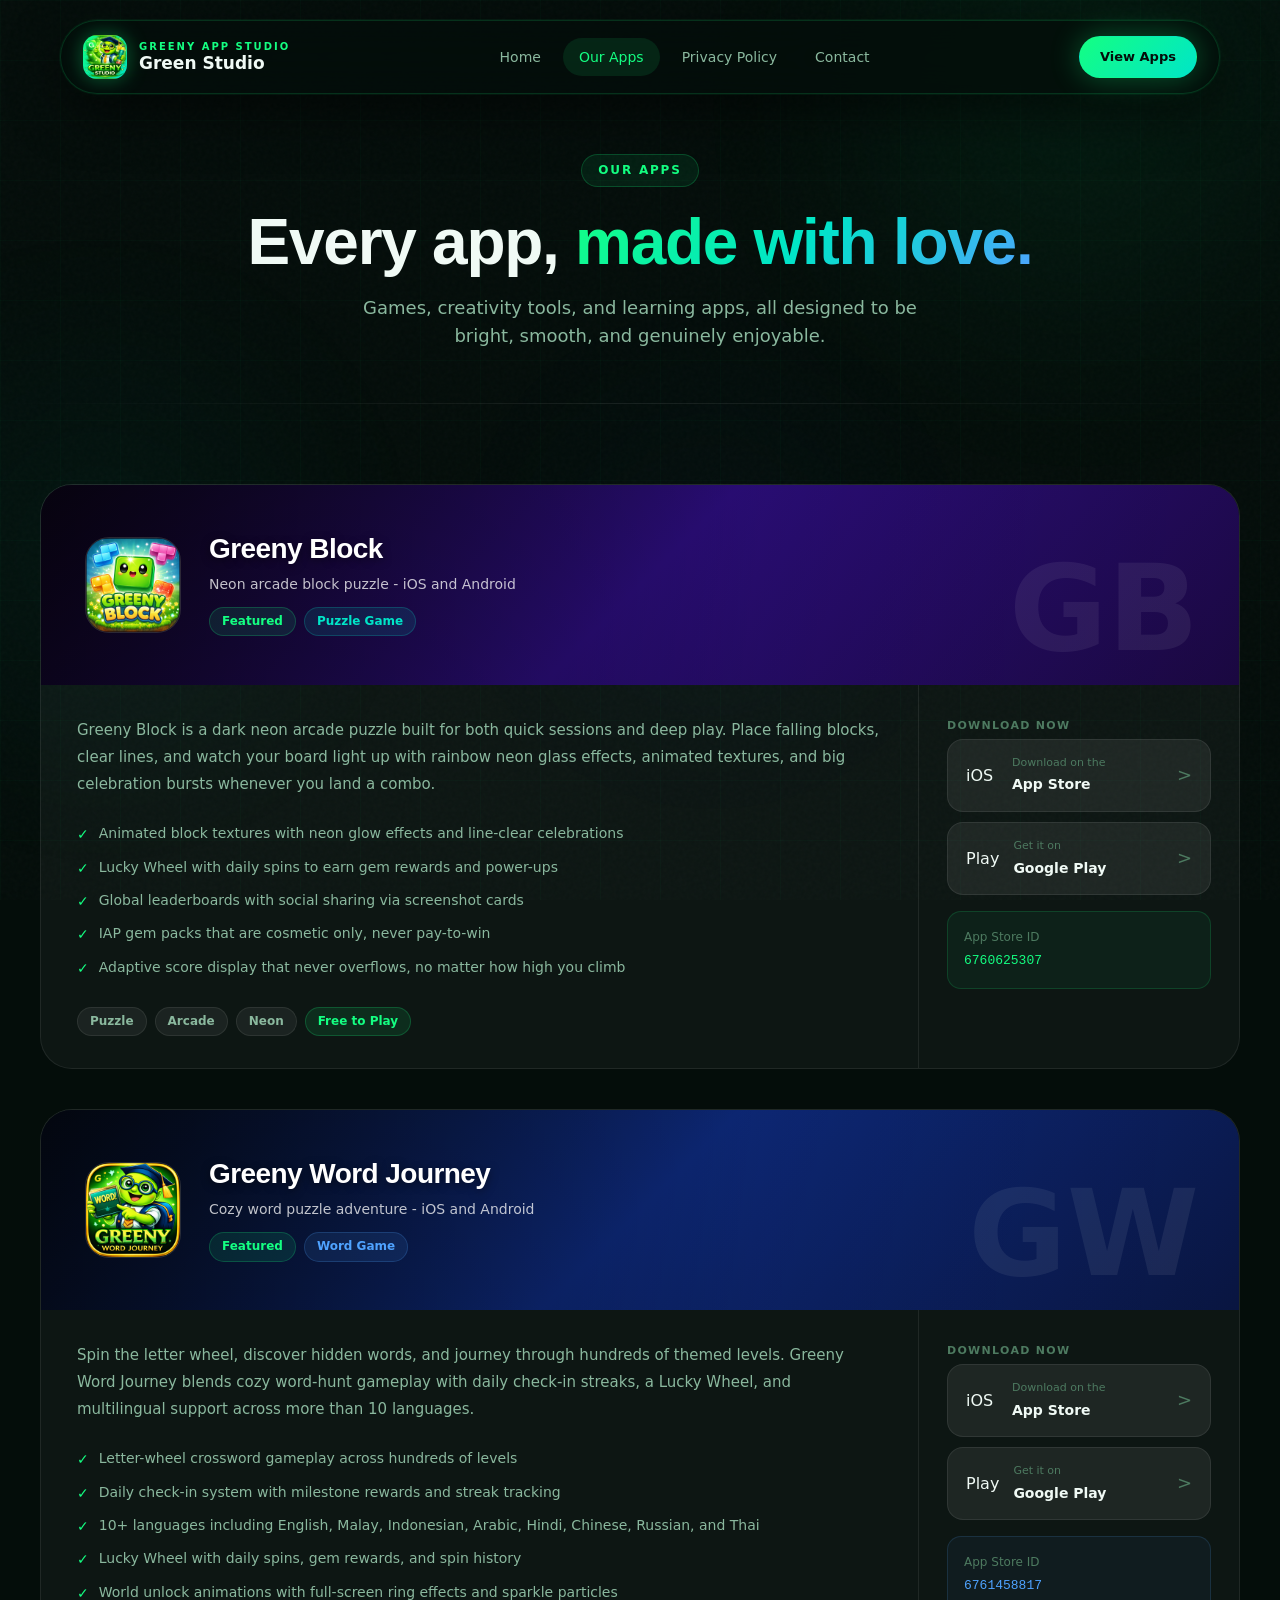
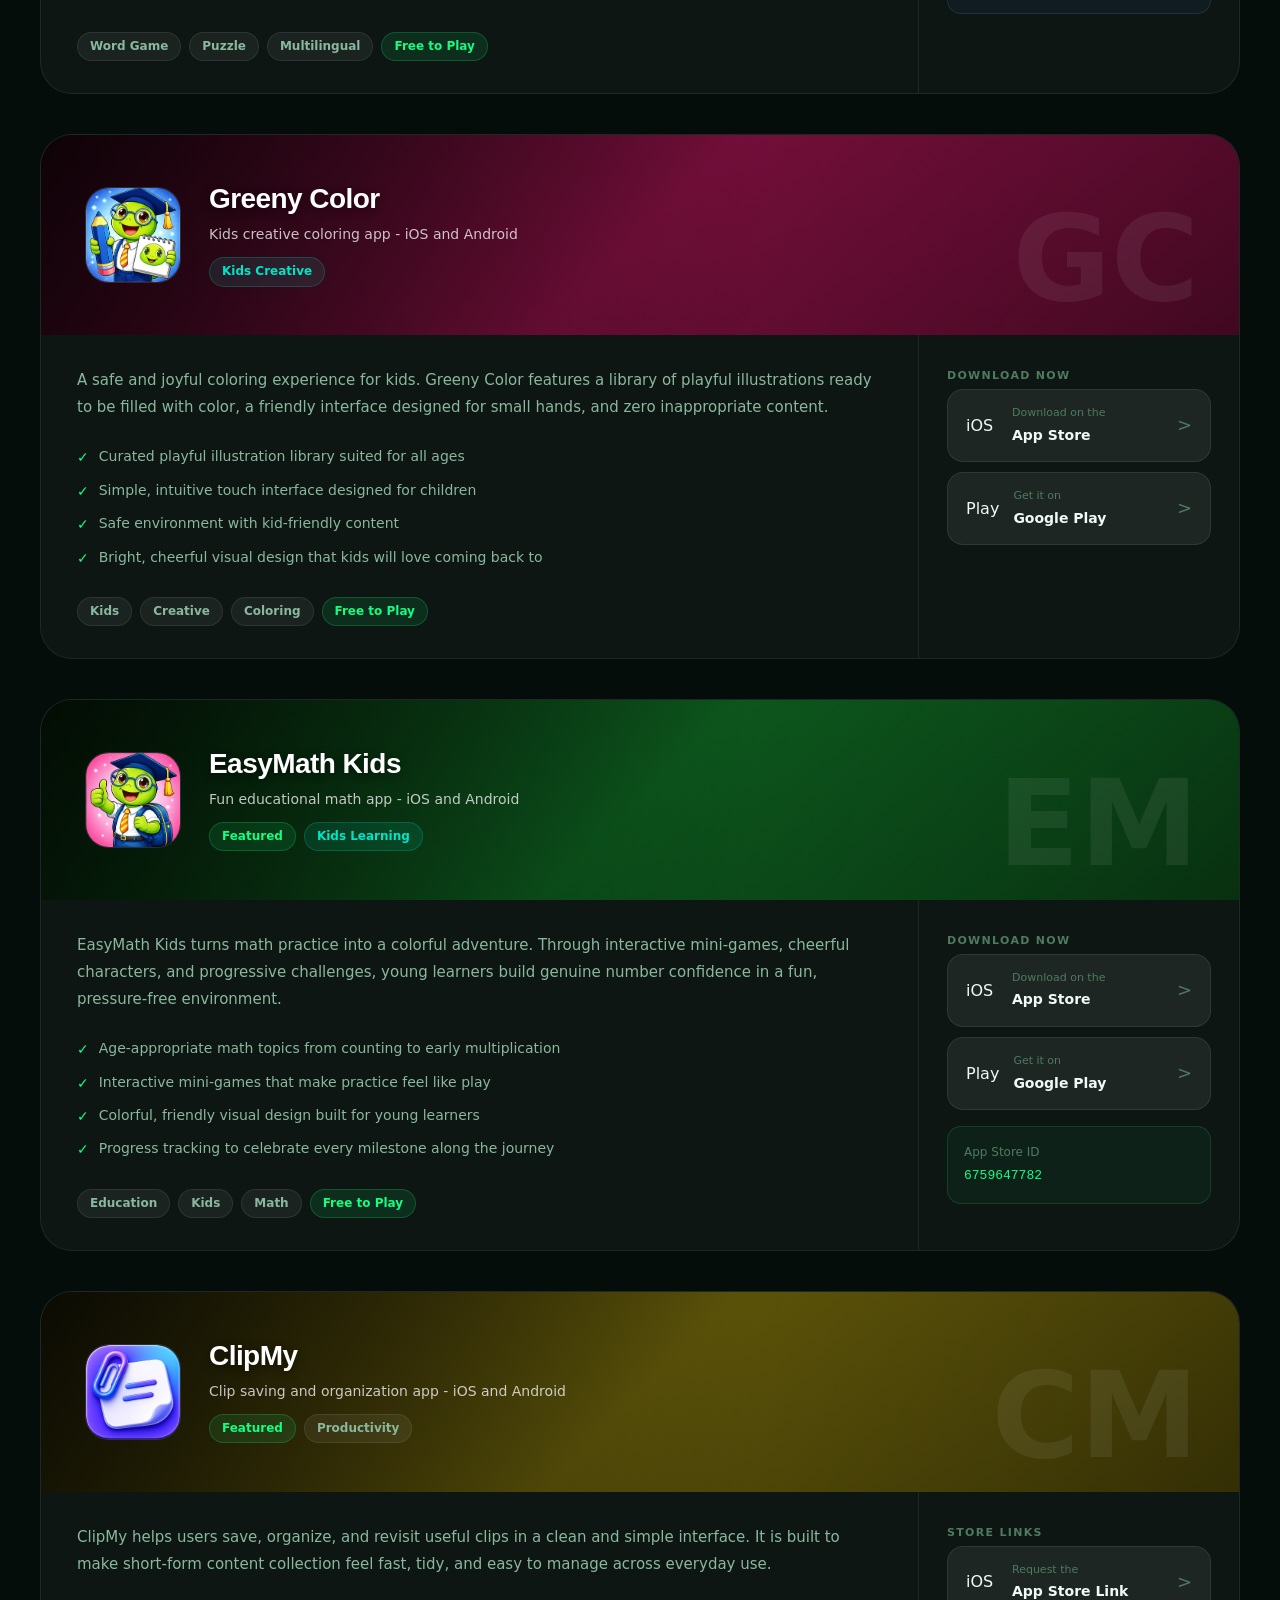
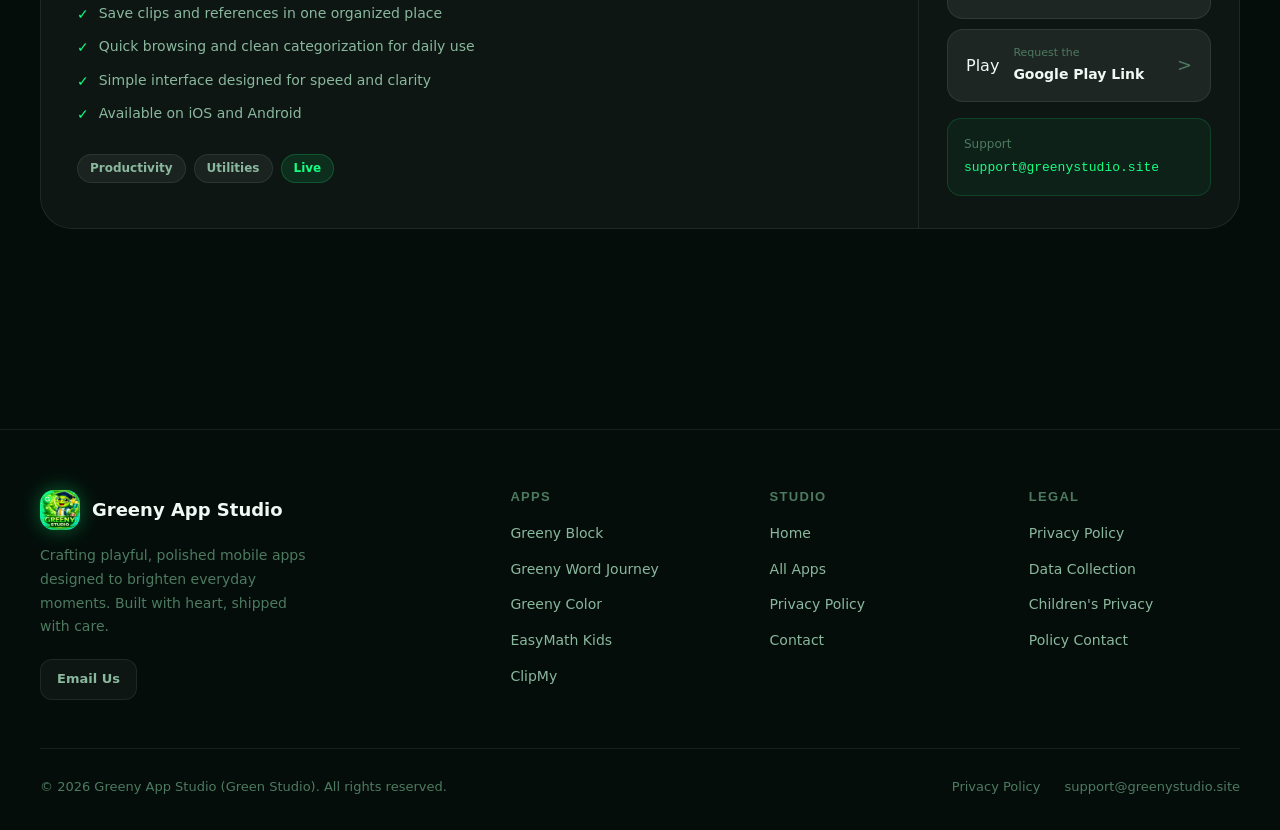
==== commit 81eba071: "push" ====
--- a/apps.html
+++ b/apps.html
@@ -52,14 +52,20 @@
       display: flex;
       align-items: center;
       justify-content: center;
-      font-size: 32px;
-      font-weight: 700;
       background: rgba(0,0,0,0.4);
       border: 1.5px solid rgba(255,255,255,0.15);
       flex-shrink: 0;
       position: relative;
       z-index: 1;
       backdrop-filter: blur(8px);
+      overflow: hidden;
+    }
+
+    .app-banner-icon img {
+      width: 100%;
+      height: 100%;
+      object-fit: cover;
+      display: block;
     }
 
     .app-banner-text {
@@ -212,7 +218,7 @@
       <div class="wrap">
         <div id="greeny-block" class="app-card-full anim-fadeup">
           <div class="app-card-banner ab-block">
-            <div class="app-banner-icon">GB</div>
+            <div class="app-banner-icon"><img src="images/greenyblock.png" alt="Greeny Block icon" /></div>
             <div class="app-banner-text">
               <h2>Greeny Block</h2>
               <p>Neon arcade block puzzle - iOS and Android</p>
@@ -268,7 +274,7 @@
 
         <div id="greeny-word" class="app-card-full anim-fadeup anim-delay-1">
           <div class="app-card-banner ab-word">
-            <div class="app-banner-icon">GW</div>
+            <div class="app-banner-icon"><img src="images/greenywordjourney.png" alt="Greeny Word Journey icon" /></div>
             <div class="app-banner-text">
               <h2>Greeny Word Journey</h2>
               <p>Cozy word puzzle adventure - iOS and Android</p>
@@ -324,7 +330,7 @@
 
         <div id="greeny-color" class="app-card-full anim-fadeup anim-delay-2">
           <div class="app-card-banner ab-color">
-            <div class="app-banner-icon">GC</div>
+            <div class="app-banner-icon"><img src="images/greenycolor.png" alt="Greeny Color icon" /></div>
             <div class="app-banner-text">
               <h2>Greeny Color</h2>
               <p>Kids creative coloring app - iOS and Android</p>
@@ -374,7 +380,7 @@
 
         <div id="easymath" class="app-card-full anim-fadeup anim-delay-1">
           <div class="app-card-banner ab-math">
-            <div class="app-banner-icon">EM</div>
+            <div class="app-banner-icon"><img src="images/easymath.png" alt="EasyMath Kids icon" /></div>
             <div class="app-banner-text">
               <h2>EasyMath Kids</h2>
               <p>Fun educational math app - iOS and Android</p>
@@ -429,7 +435,7 @@
 
         <div id="clipmy" class="app-card-full anim-fadeup anim-delay-2">
           <div class="app-card-banner ab-memo">
-            <div class="app-banner-icon">CM</div>
+            <div class="app-banner-icon"><img src="images/ClipMy.png" alt="ClipMy icon" /></div>
             <div class="app-banner-text">
               <h2>ClipMy</h2>
               <p>Clip saving and organization app - iOS and Android</p>
--- a/style.css
+++ b/style.css
@@ -146,6 +146,14 @@
   font-size: 22px;
   box-shadow: 0 0 20px rgba(20,255,130,0.35);
   flex-shrink: 0;
+  overflow: hidden;
+}
+
+.nav-logo img {
+  width: 100%;
+  height: 100%;
+  object-fit: cover;
+  display: block;
 }
 
 .nav-brand-text {
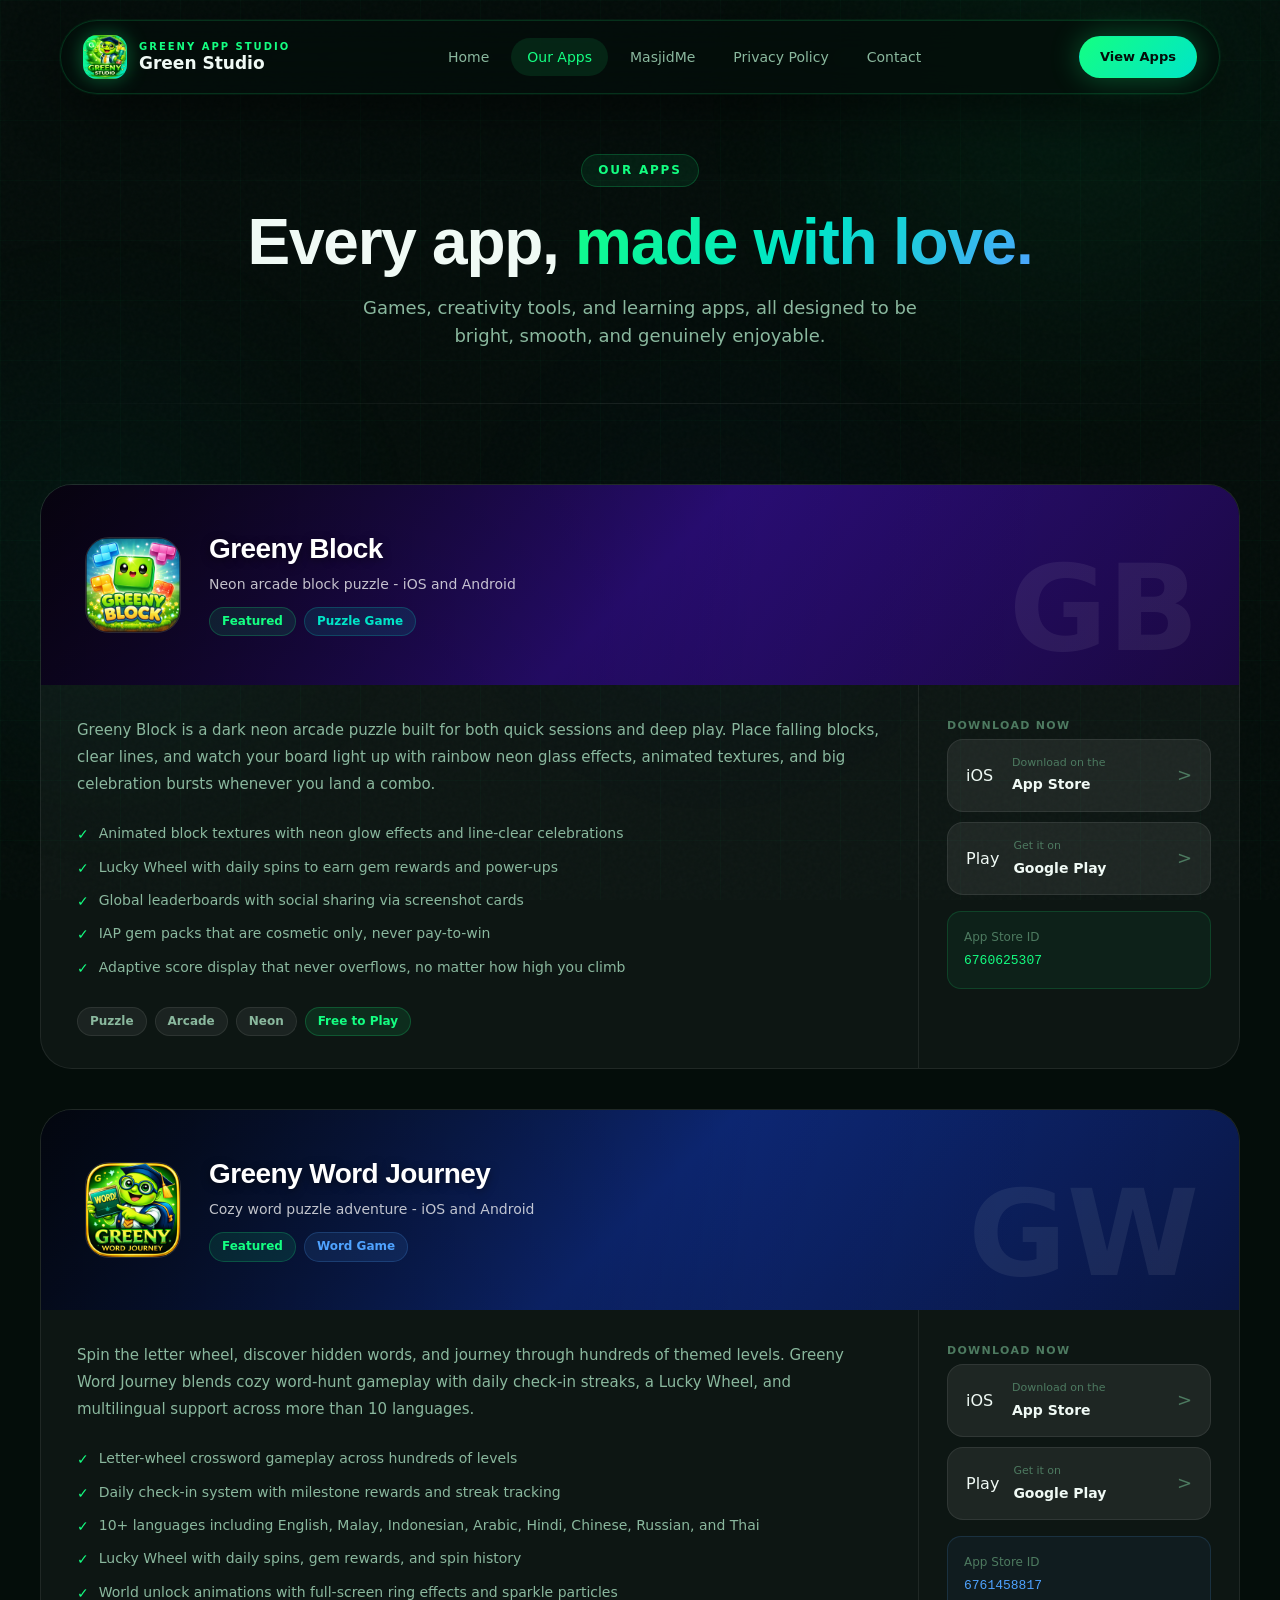
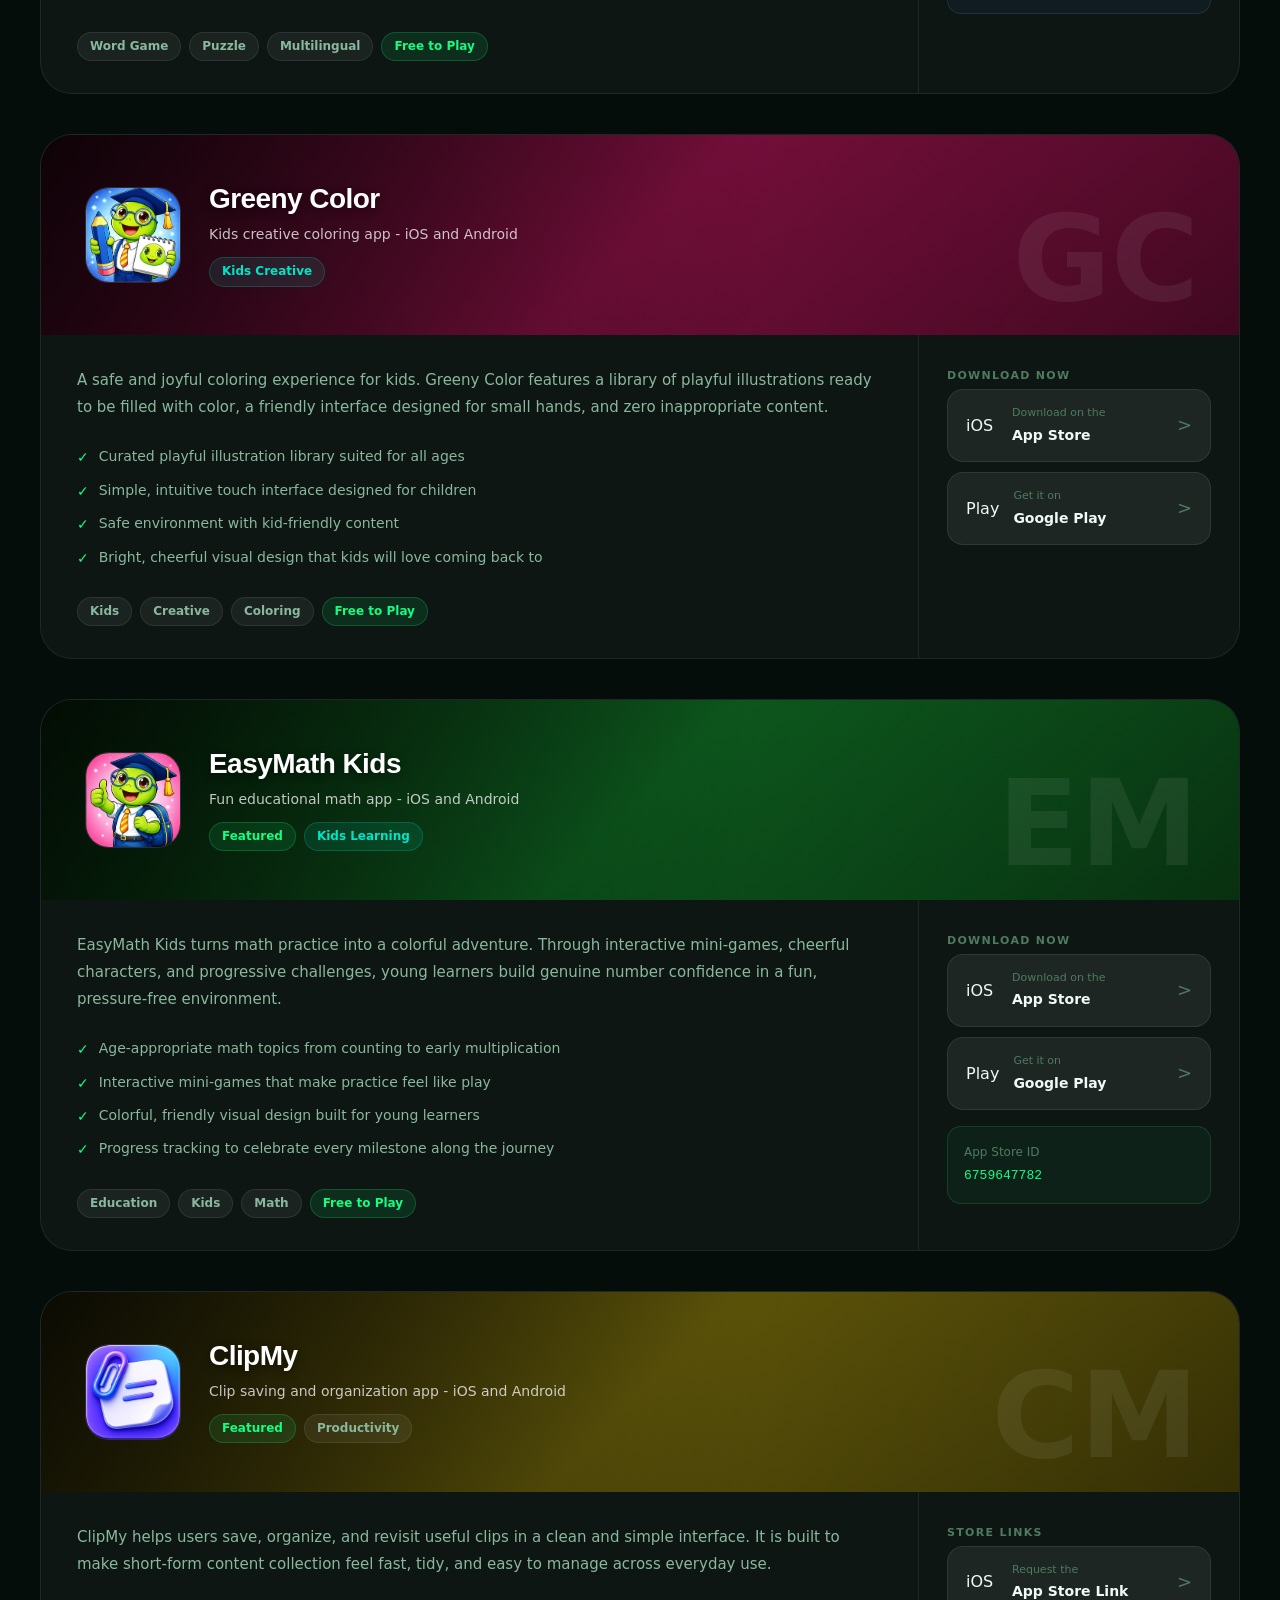
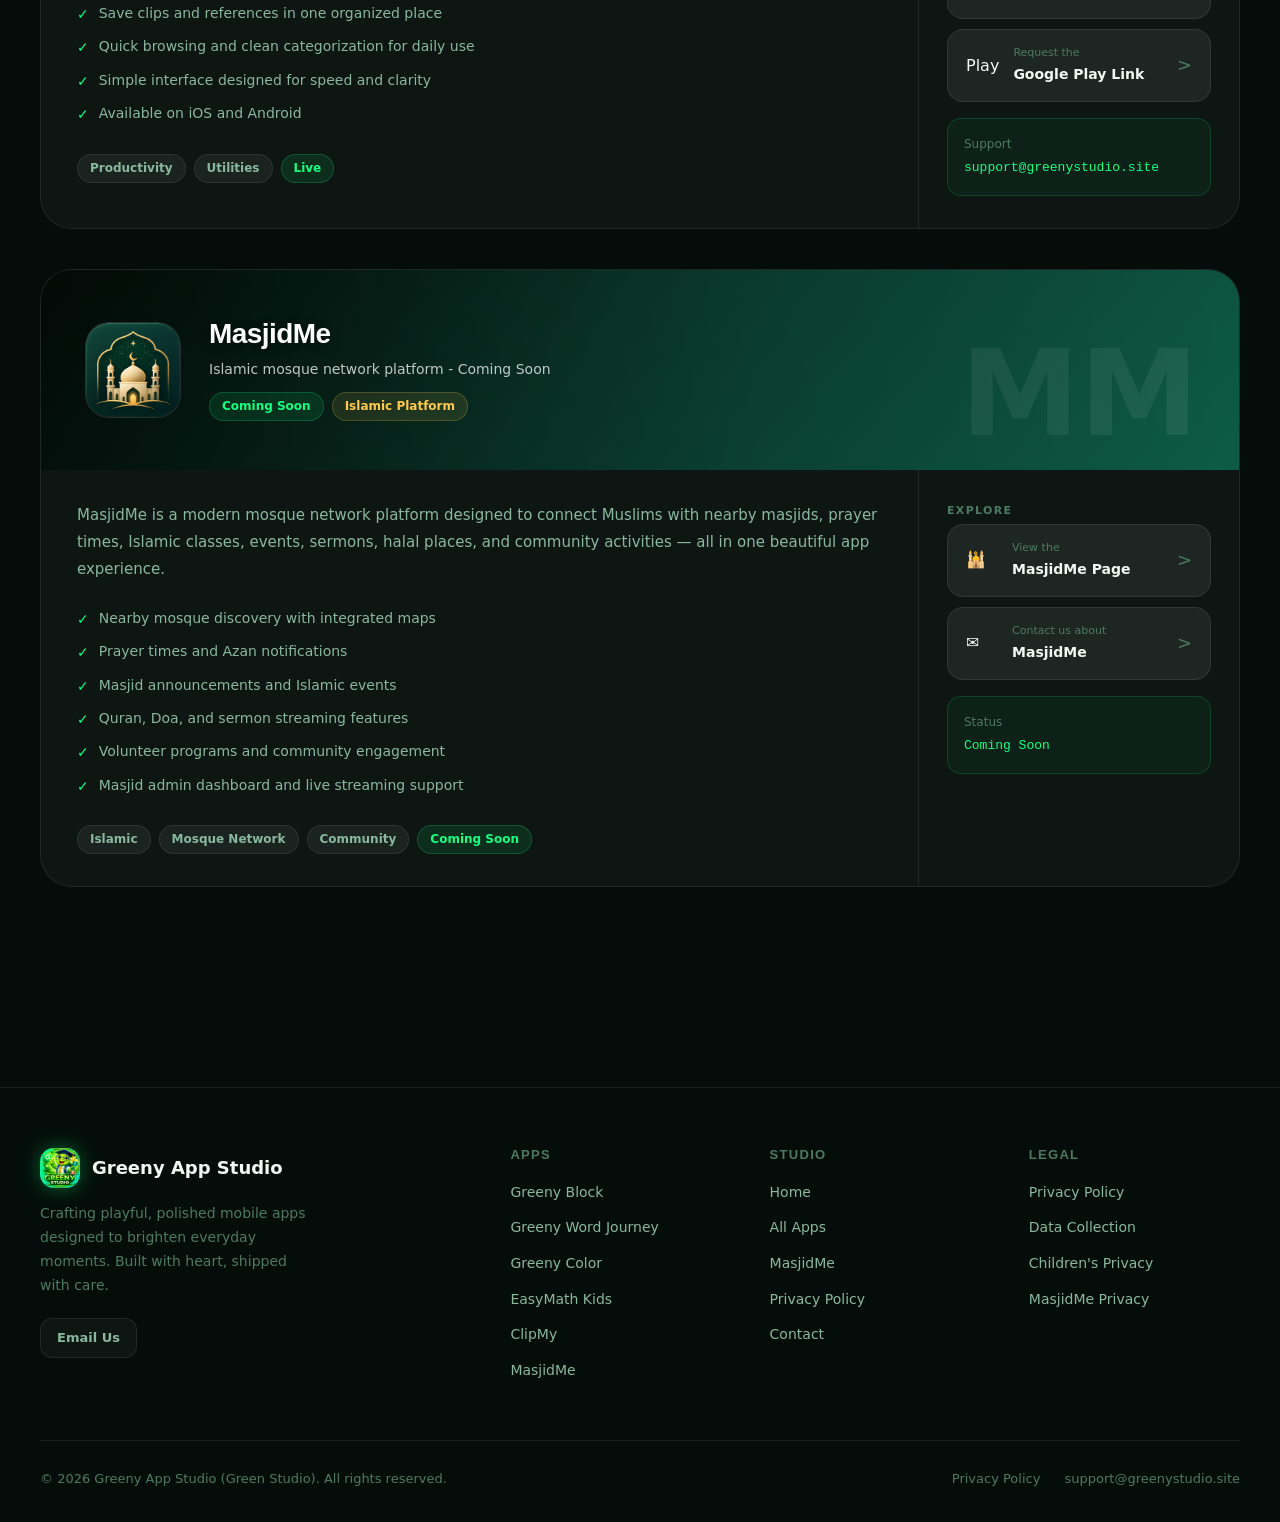
==== commit 9f91a6af: "update" ====
--- a/apps.html
+++ b/apps.html
@@ -485,7 +485,101 @@
               </div>
             </div>
           </div>
-        </div>
+        </div><div id="masjidme" class="app-card-full anim-fadeup anim-delay-1">
+  <div class="app-card-banner" style="background:linear-gradient(135deg,#04150d 0%, #0b3d2e 45%, #0d5c46 100%);">
+    
+    <div class="app-banner-icon">
+      <img src="images/masjidme.png" alt="MasjidMe icon" />
+    </div>
+
+    <div class="app-banner-text">
+      <h2>MasjidMe</h2>
+      <p>Islamic mosque network platform - Coming Soon</p>
+
+      <div style="display:flex;gap:8px;margin-top:12px;">
+        <span class="tag tag-green">Coming Soon</span>
+        <span class="tag tag-amber">Islamic Platform</span>
+      </div>
+    </div>
+
+    <div class="app-banner-emoji-bg">MM</div>
+  </div>
+
+  <div class="app-card-body">
+
+    <div class="app-card-info">
+
+      <p class="desc">
+        MasjidMe is a modern mosque network platform designed to connect Muslims with nearby masjids, prayer times, Islamic classes, events, sermons, halal places, and community activities — all in one beautiful app experience.
+      </p>
+
+      <ul class="app-features">
+        <li>Nearby mosque discovery with integrated maps</li>
+        <li>Prayer times and Azan notifications</li>
+        <li>Masjid announcements and Islamic events</li>
+        <li>Quran, Doa, and sermon streaming features</li>
+        <li>Volunteer programs and community engagement</li>
+        <li>Masjid admin dashboard and live streaming support</li>
+      </ul>
+
+      <div class="app-tags">
+        <span class="tag tag-slate">Islamic</span>
+        <span class="tag tag-slate">Mosque Network</span>
+        <span class="tag tag-slate">Community</span>
+        <span class="tag tag-green">Coming Soon</span>
+      </div>
+
+    </div>
+
+    <div class="app-card-side">
+
+      <div>
+        <div class="store-group-label">Explore</div>
+
+        <div class="store-btns">
+
+          <a class="store-btn-full" href="masjidme.html">
+            <span class="sbf-icon">🕌</span>
+
+            <span class="sbf-text">
+              <small>View the</small>
+              <span>MasjidMe Page</span>
+            </span>
+
+            <span class="sbf-arrow">></span>
+          </a>
+
+          <a class="store-btn-full" href="mailto:support@greenystudio.site?subject=MasjidMe">
+            <span class="sbf-icon">✉️</span>
+
+            <span class="sbf-text">
+              <small>Contact us about</small>
+              <span>MasjidMe</span>
+            </span>
+
+            <span class="sbf-arrow">></span>
+          </a>
+
+        </div>
+      </div>
+
+      <div style="background:rgba(20,255,130,0.05);border:1px solid rgba(20,255,130,0.15);border-radius:14px;padding:16px;">
+
+        <div style="font-size:12px;color:var(--text3);margin-bottom:4px;">
+          Status
+        </div>
+
+        <div style="font-size:13px;font-family:monospace;color:var(--g1);">
+          Coming Soon
+        </div>
+
+      </div>
+
+    </div>
+
+  </div>
+</div>
+
       </div>
     </section>
   </main>
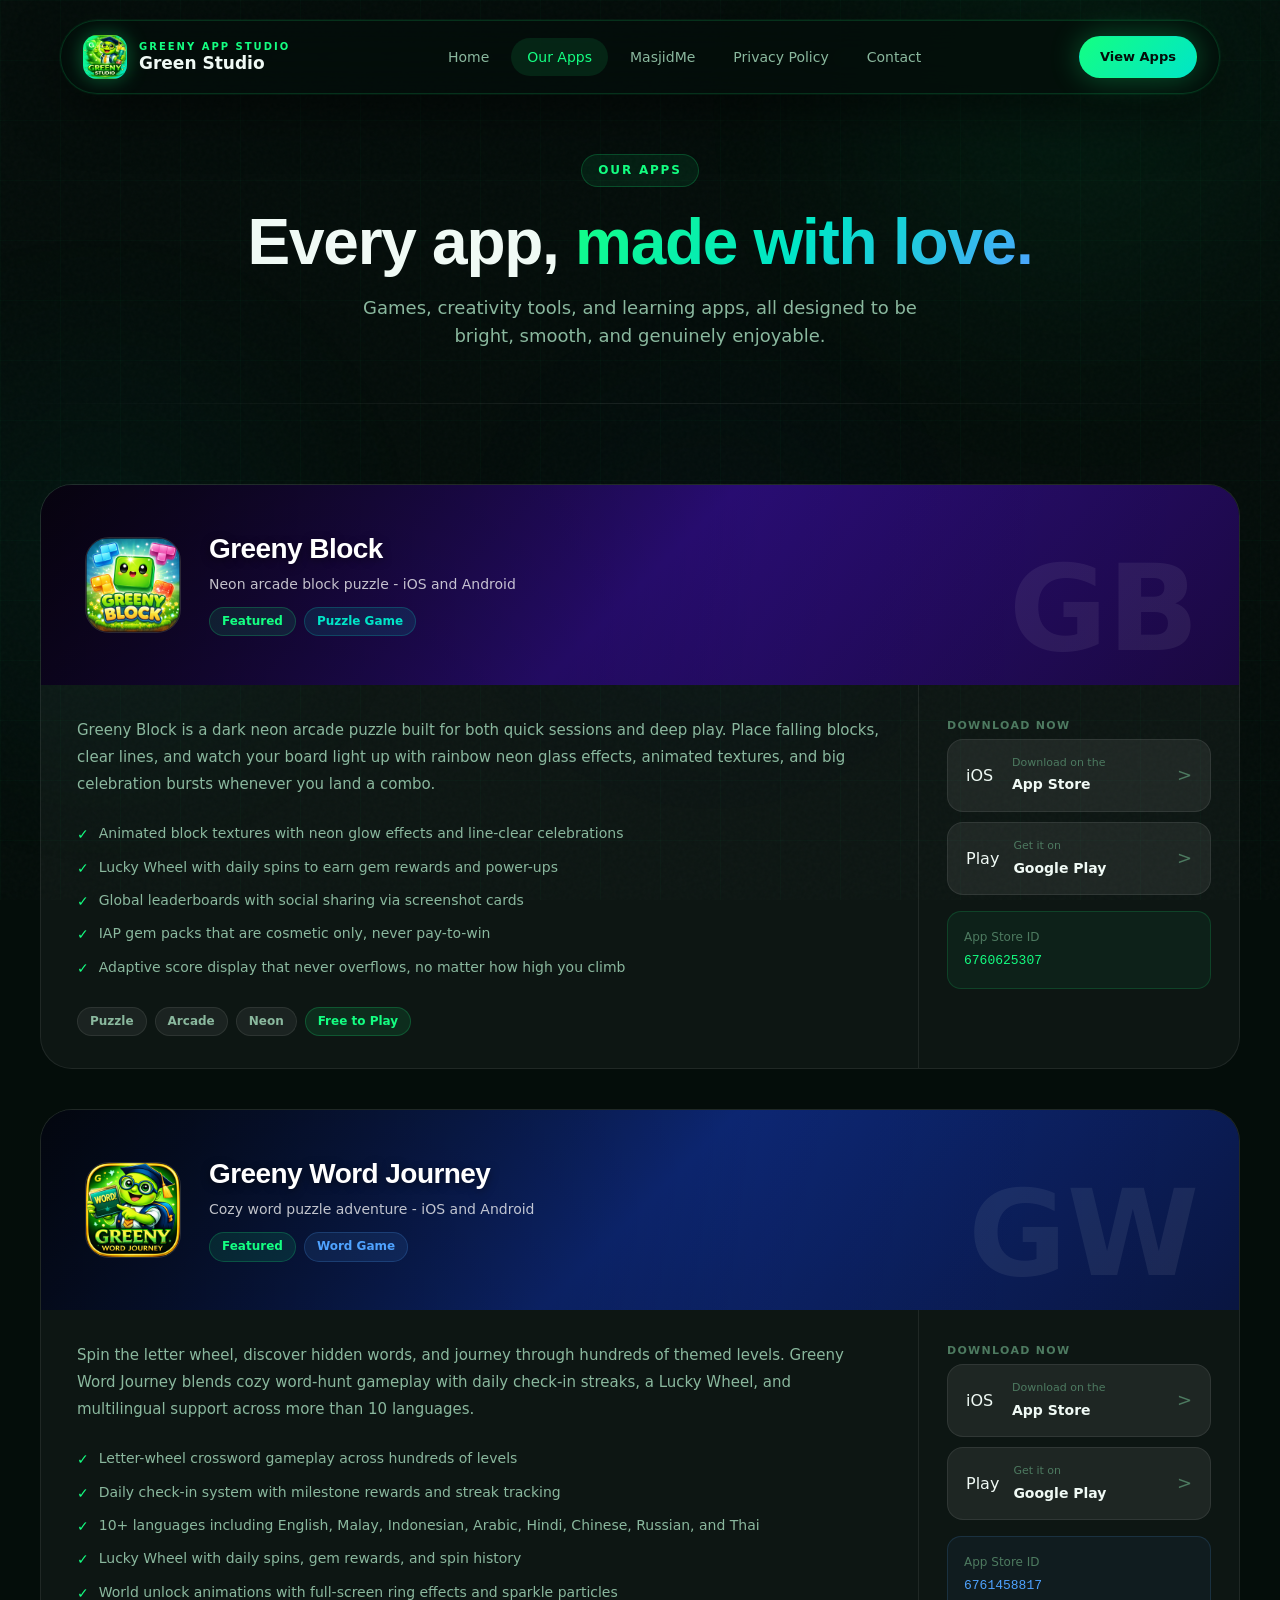
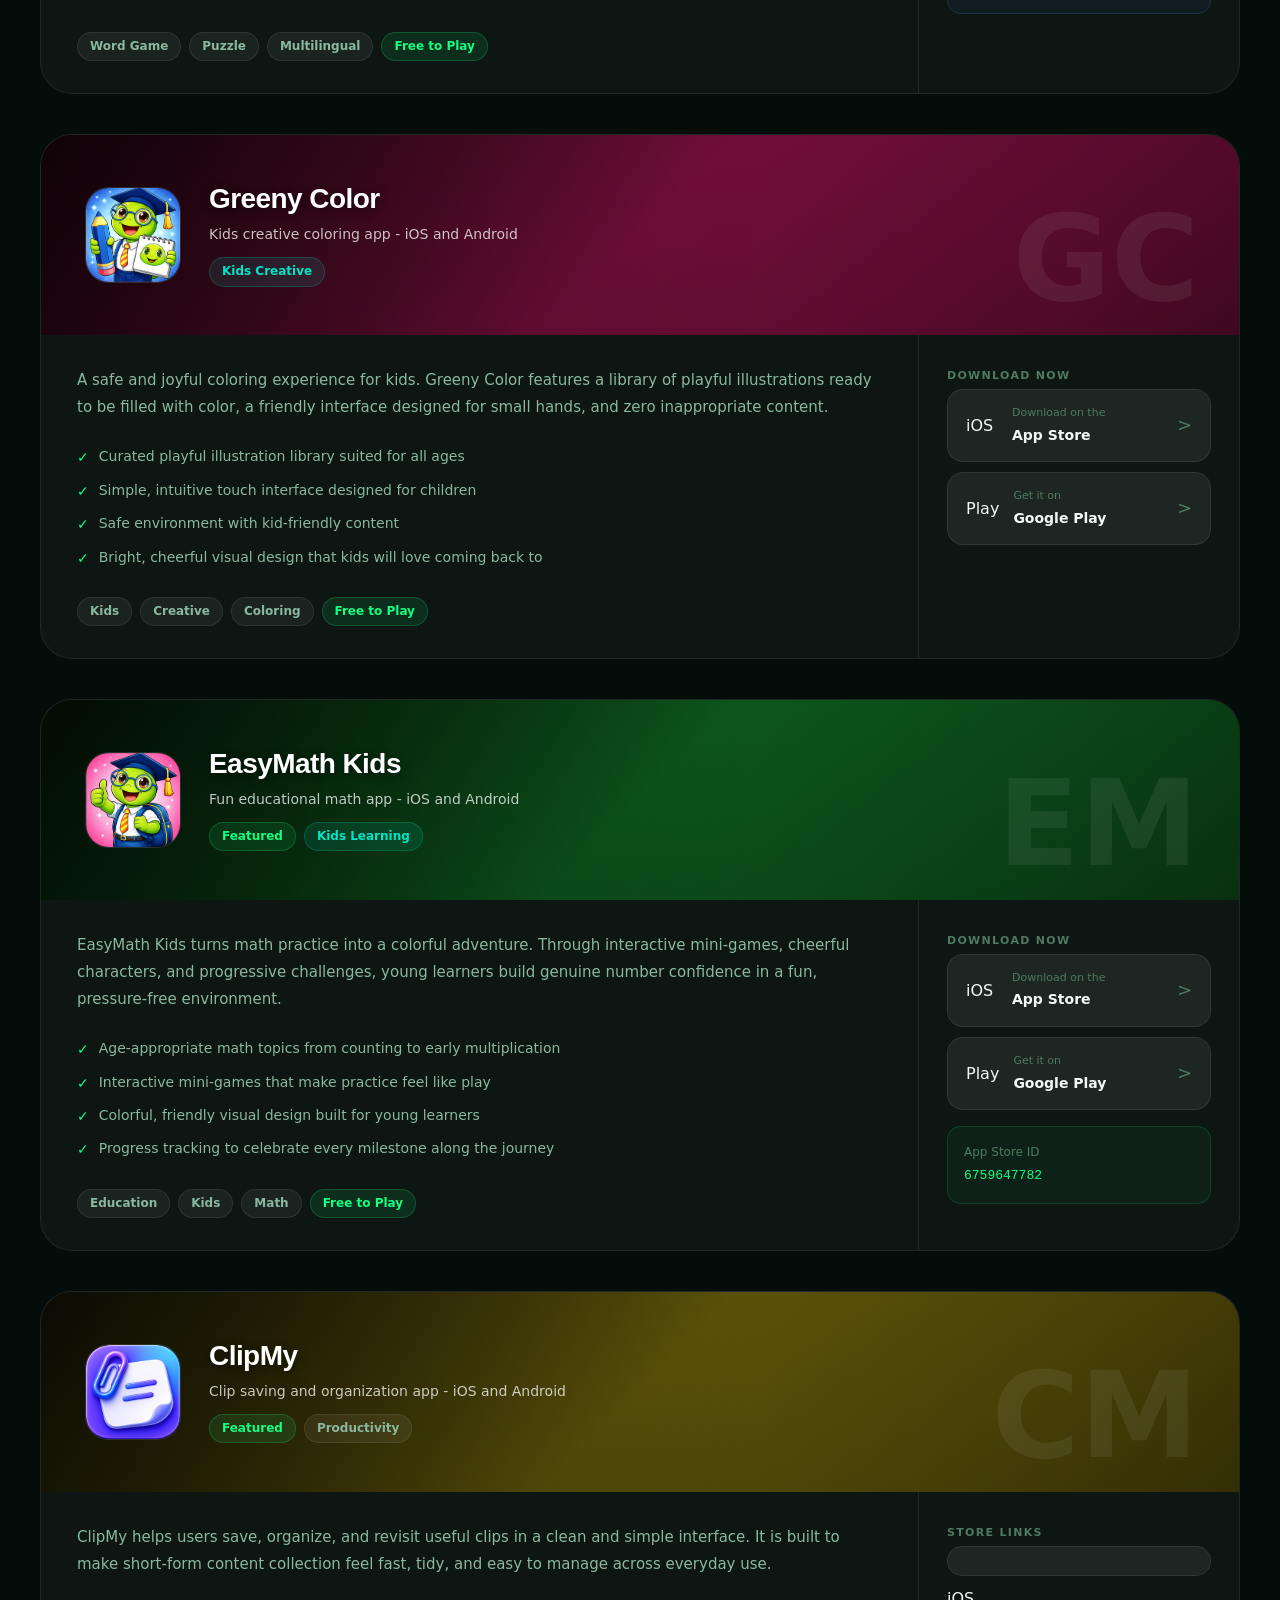
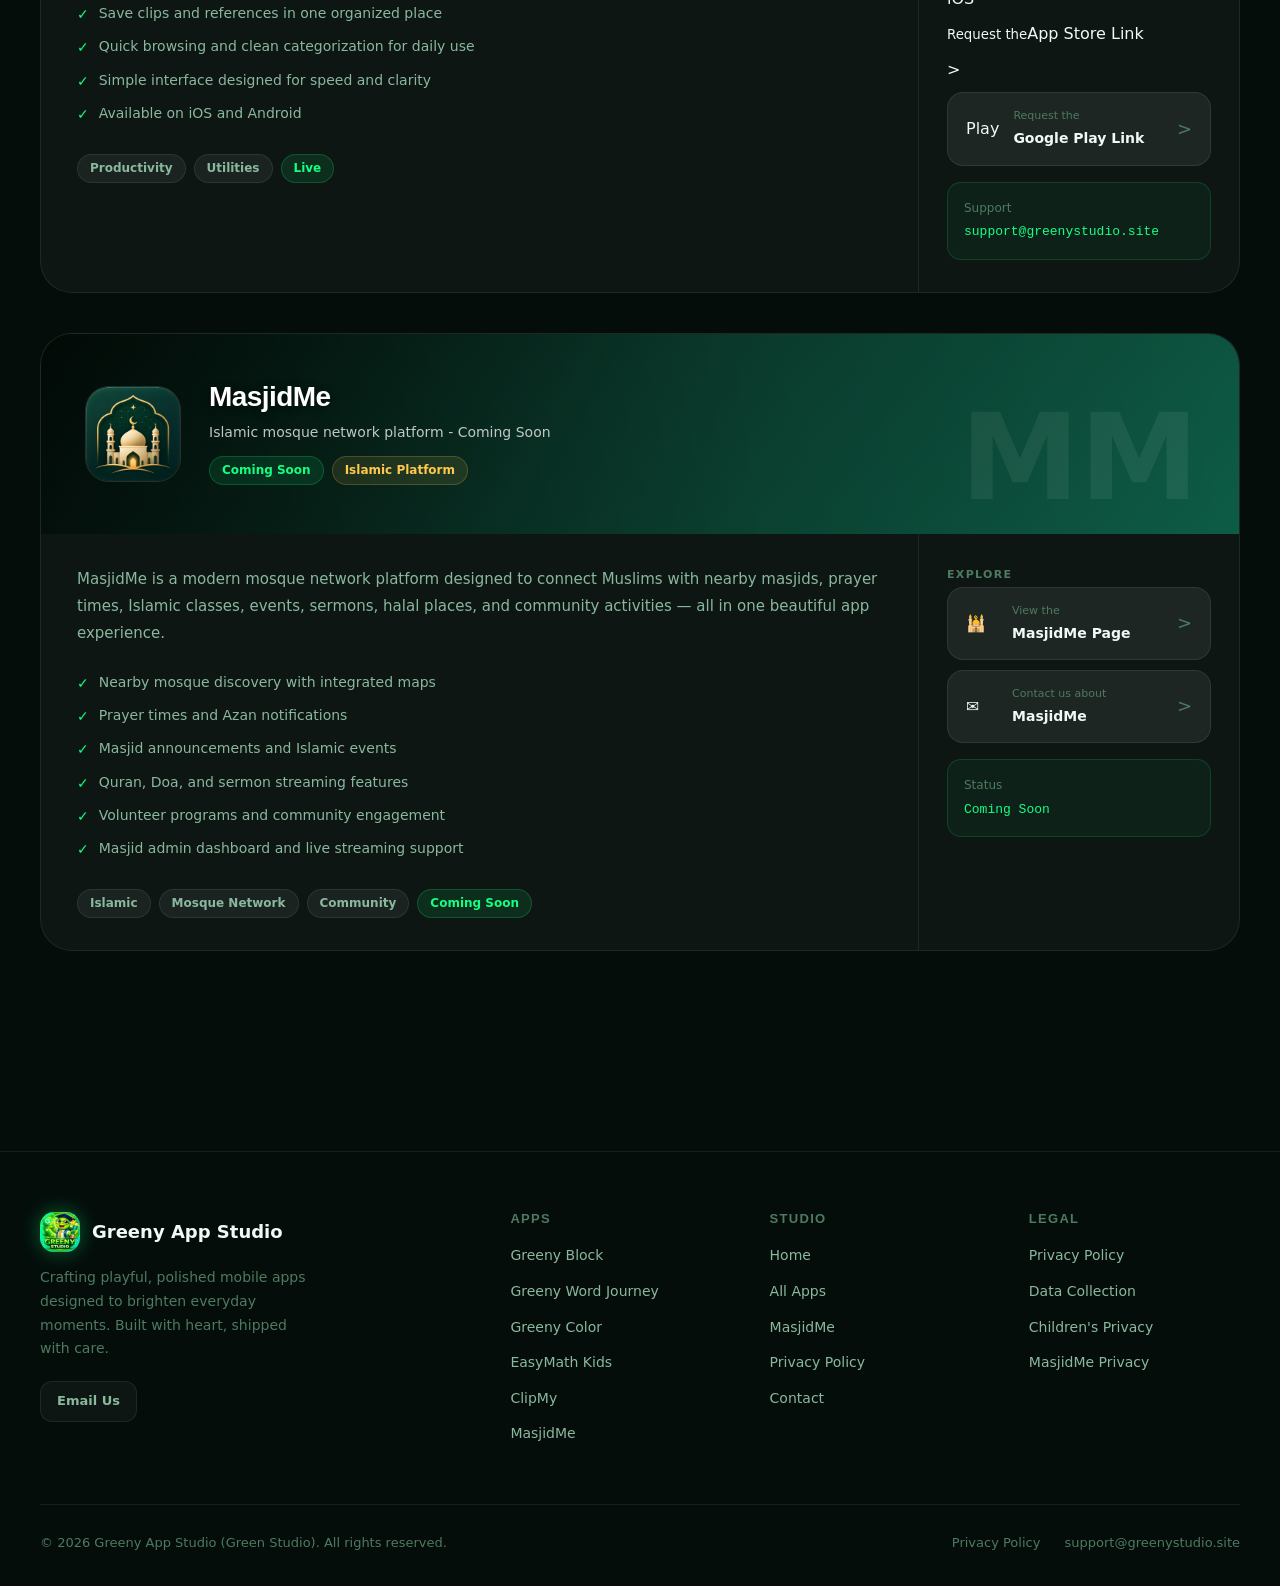
==== commit 3acd5c12: "Update apps.html" ====
--- a/apps.html
+++ b/apps.html
@@ -257,7 +257,7 @@
                     <span class="sbf-text"><small>Download on the</small><span>App Store</span></span>
                     <span class="sbf-arrow">></span>
                   </a>
-                  <a class="store-btn-full" href="https://play.google.com/store/apps/details?id=com.f2green.greenyblock" target="_blank" rel="noreferrer">
+                     <a class="store-btn-full" href="https://play.google.com/store/apps/details?id=com.f2green.greeny_block" target="_blank" rel="noreferrer">
                     <span class="sbf-icon">Play</span>
                     <span class="sbf-text"><small>Get it on</small><span>Google Play</span></span>
                     <span class="sbf-arrow">></span>
@@ -367,7 +367,7 @@
                     <span class="sbf-text"><small>Download on the</small><span>App Store</span></span>
                     <span class="sbf-arrow">></span>
                   </a>
-                  <a class="store-btn-full" href="https://play.google.com/store/apps/details?id=com.f2green.greenycolor" target="_blank" rel="noreferrer">
+                  <a class="store-btn-full" href="https://play.google.com/store/apps/details?id=com.f2green.greenydrawcolor" target="_blank" rel="noreferrer">
                     <span class="sbf-icon">Play</span>
                     <span class="sbf-text"><small>Get it on</small><span>Google Play</span></span>
                     <span class="sbf-arrow">></span>
@@ -467,12 +467,12 @@
               <div>
                 <div class="store-group-label">Store Links</div>
                 <div class="store-btns">
-                  <a class="store-btn-full" href="mailto:support@greenystudio.site?subject=ClipMy%20iOS%20Link">
+                  <a class="store-btn-full" href="https://apps.apple.com/af/app/clipmy/id6763302804" target="_blank" rel="noreferrer"></a>
                     <span class="sbf-icon">iOS</span>
                     <span class="sbf-text"><small>Request the</small><span>App Store Link</span></span>
                     <span class="sbf-arrow">></span>
                   </a>
-                  <a class="store-btn-full" href="mailto:support@greenystudio.site?subject=ClipMy%20Android%20Link">
+                   <a class="store-btn-full" href="https://play.google.com/store/apps/details?id=com.f2green.clipmy" target="_blank" rel="noreferrer">
                     <span class="sbf-icon">Play</span>
                     <span class="sbf-text"><small>Request the</small><span>Google Play Link</span></span>
                     <span class="sbf-arrow">></span>
